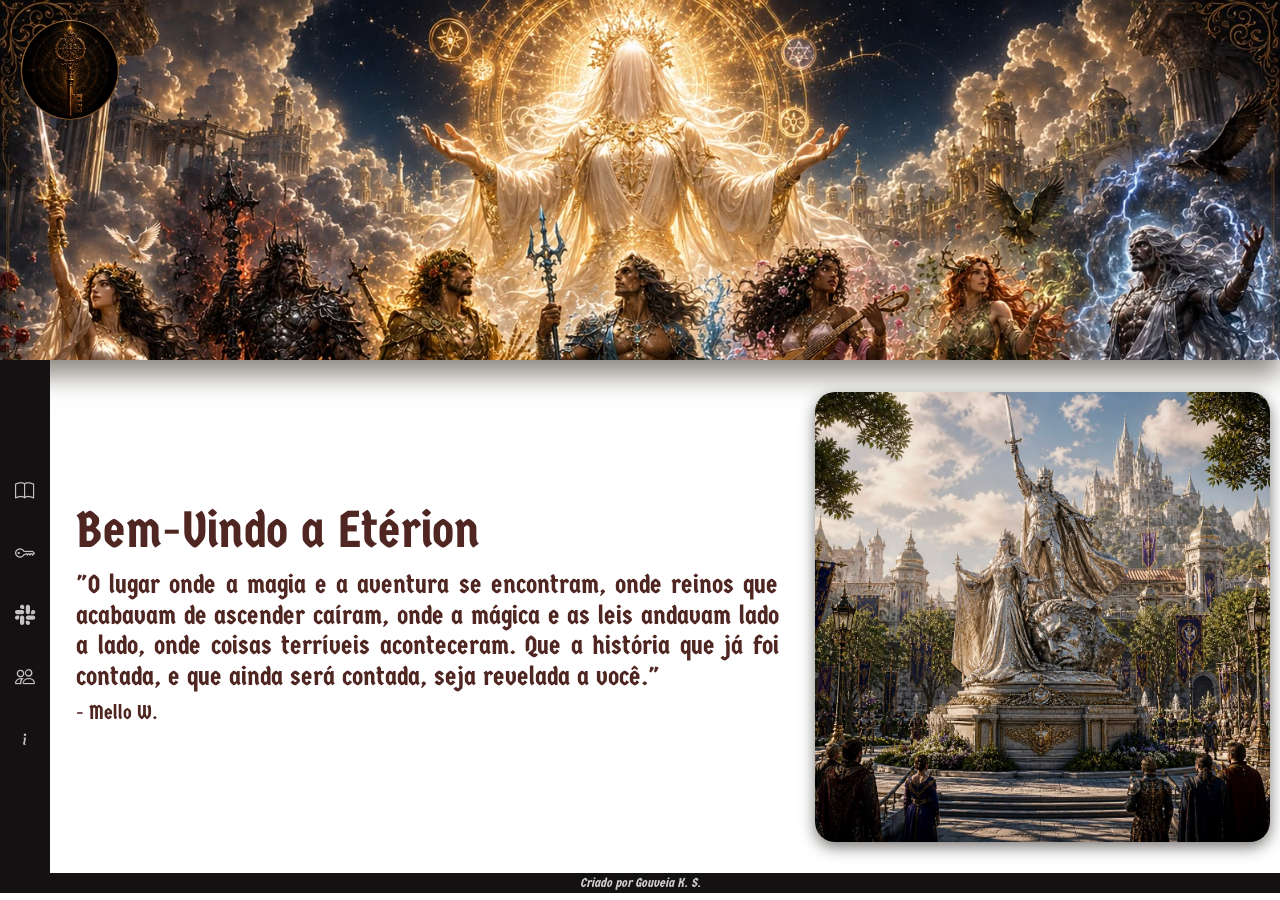
==== index.html @ 0b092c11 "novas atualizações" ====
<!DOCTYPE html>
<html lang="en">

<head>
    <meta charset="UTF-8">
    <meta name="viewport" content="width=device-width, initial-scale=1.0">
    <title>Etérion - Contos de Elyndra</title>
    <link rel="stylesheet" href="style.css">
    <link rel="shortcut icon" href="imgs/favicon_icon/favicon.ico" type="image/x-icon">
    <link href="https://cdn.jsdelivr.net/npm/bootstrap@5.3.8/dist/css/bootstrap.min.css" rel="stylesheet">
    <link rel="stylesheet" href="https://cdn.jsdelivr.net/npm/bootstrap-icons@1.11.3/font/bootstrap-icons.min.css">
    <style>
        .info {
            display: flex;
            gap: 1rem;
            color: #4f2621;
            overflow-wrap: break-word;
            height: 57vh;
            align-items: center;
        }

        .container1 {
            background: url(imgs/personagens/deuses.jpeg);
            background-size: cover;
        }

        @media screen and (max-width: 500px) {

            .pagina1 {
                font-size: 24px;
            }

            .info-inicial h2 {
                font-size: 13px;
            }

            .info-inicial {
                margin-top: -130px;
            }

            .info {
                height: 402px;
            }

            .menu-esquerdo {
                height: 402px;
            }

            .lista-lateral {
                gap: 2rem;
            }

        }
    </style>

</head>

<body>
    <div class="container1">
        <div class="nav-search">
            <figure class="logo">
                <a href="index.html"><img class="img-logo" src="imgs/elyndra/img-logo.png"
                        alt="logomarca contos de Elyndra.jpeg"></a>
            </figure>
        </div>
    </div>
    <div class="info index-info">
        <aside class="menu-esquerdo">
            <ul class="lista-lateral">
                <li title="História" data-bg="imgs/elyndra/livro.png"><a href="paginas/Elyndra/historia.html"><i
                            class="bi bi-book"></i></a></li>

                <li data-bg="imgs/reinos/elyndra-mapa.png" title="Elyndra"><a href="paginas/Elyndra/elyndra.html"><i
                            class="bi bi-key"></i></a></li>

                <li data-bg="imgs/criaturas/tigre_com_asas2.jpeg" title="Criaturas"><a
                        href="paginas/Elyndra/criaturas.html"><i class="bi bi-slack"></i></a></li>

                <li data-bg="imgs/personagens/personagens.jpeg" title="Personagens"><a
                        href="paginas/Elyndra/personagens.html"><i class="bi bi-people"></i></a></li>

                <li data-bg="imgs/sobreNos/elyndra-info.jpeg" title="Sobre Nós"><a
                        href="paginas/Elyndra/sobreNos.html"><i class="bi bi-info"></i></a></li>
            </ul>
        </aside>
        <section class="info-inicial ">
            <h1 class="text-bem-vindo pagina1">Bem-Vindo a Etérion</h1>
            <h2>"O lugar onde a magia e a aventura se encontram, onde reinos que acabavam de ascender caíram, onde a
                mágica e as leis andavam lado a lado, onde coisas terríveis aconteceram. Que a história que já foi
                contada, e que ainda será contada, seja revelada a você."
            </h2>
            <h5>- Mello W.</h5>
        </section>
        <div id="img-alterar"></div>
    </div>
    <footer class="rodape">Criado por Gouveia K. S.</footer>

    <script src="script.js"></script>
</body>

</html>
---- style.css ----
@import url('https://fonts.googleapis.com/css2?family=Germania+One&display=swap');

* {
    margin: 0;
    padding: 0;
    box-sizing: border-box;
    font-family: "Germania One", system-ui;
    font-weight: 400;
    font-style: normal;
    text-align: justify;
}

.img-logo {
    height: 100px;
    width: 100px;
    border-radius: 50px;
    transition: all 2s ease;

}

.img-logo:hover {
    transform: rotateZ(360deg);
    cursor: pointer;
    box-shadow: 0 5px 20px 10px rgba(250, 238, 128, 0.555);
}

.nav-search {
    padding: 20px;
}

.container1 {
    height: 40vh;
    box-shadow: 0 15px 25px rgba(37, 32, 16, 0.534);
}

.menu-esquerdo {
    background-color: rgb(19, 17, 17);
    color: rgb(207, 205, 205);
    width: 50px;
    height: 57vh;
    display: flex;
    justify-content: center;
    font-size: 20px;
    align-items: center;
}

.lista-lateral {
    list-style-type: none;
    display: flex;
    flex-direction: column;
    justify-content: center;
    gap: 0.75rem;
    padding-left: 0;
    margin-bottom: 0;
    overflow: hidden;
}

li {
    padding: 10px 15px;
}

i {
    color: #c4c2c2;
}

li:hover i {
    color: #fff;
}

li:hover {
    color: #fff;
    background-color: black;
}

.info {
    display: flex;
    gap: 1rem;
    color: #4f2621;
    overflow-wrap: break-word;
    height: 57vh;
    align-items: center;
}

.info-inicial {
    width: 110%;
    padding: 10px;
    text-align: center;
}

.info-inicial h2 {
    font-size: 2vw;
}

p {
    padding: 10px;
}

.text-bem-vindo {
    font-size: 4vw;
}

#img-alterar {
    margin: 10px;
    width: 900px;
    height: 50vh;
    background-image: url(imgs/elyndra/principal.jpeg);
    background-size: cover;
    background-position: center;
    background-repeat: no-repeat;
    border-radius: 20px;
    transition: all 1s ease;
    box-shadow: 0 5px 15px rgba(29, 28, 24, 0.603);
}

.rodape {
    font-size: 13px;
    text-align: center;
    background-color: rgb(19, 17, 17);
    color: rgb(207, 205, 205);
    font-style: italic;
    position: absolute;
    width: 100%;
    direction: end;
}

.container1 {
    transition: all 1s ease;
}

@media screen and (max-width: 800px) {
    .img-logo {
        height: 70px;
        width: 70px;
    }

    #img-alterar {
        width: 90vw;
        height: 30vh;
    }

    .container1 {
        height: 25vh;
    }

}

@media screen and (max-width: 500px) {
    #img-alterar {
        display: none;
    }

    .pagina1 {
        font-size: 24px;
    }

    .info-inicial h2 {
        font-size: 13px;
    }

    .info-inicial {
        margin-top: -130px;
    }

    .info {
        height: 402px;
    }

    .menu-esquerdo {
        height: 402px;
    }

    .lista-lateral {
        gap: 2rem;
    }

    .text-bem-vindo {
        font-size: 24px;
    }

    .info{
        background: url(imgs/personagens/fundo_cell.png) center / cover;
    }
    .container1{
        height: 150px;
    }

}
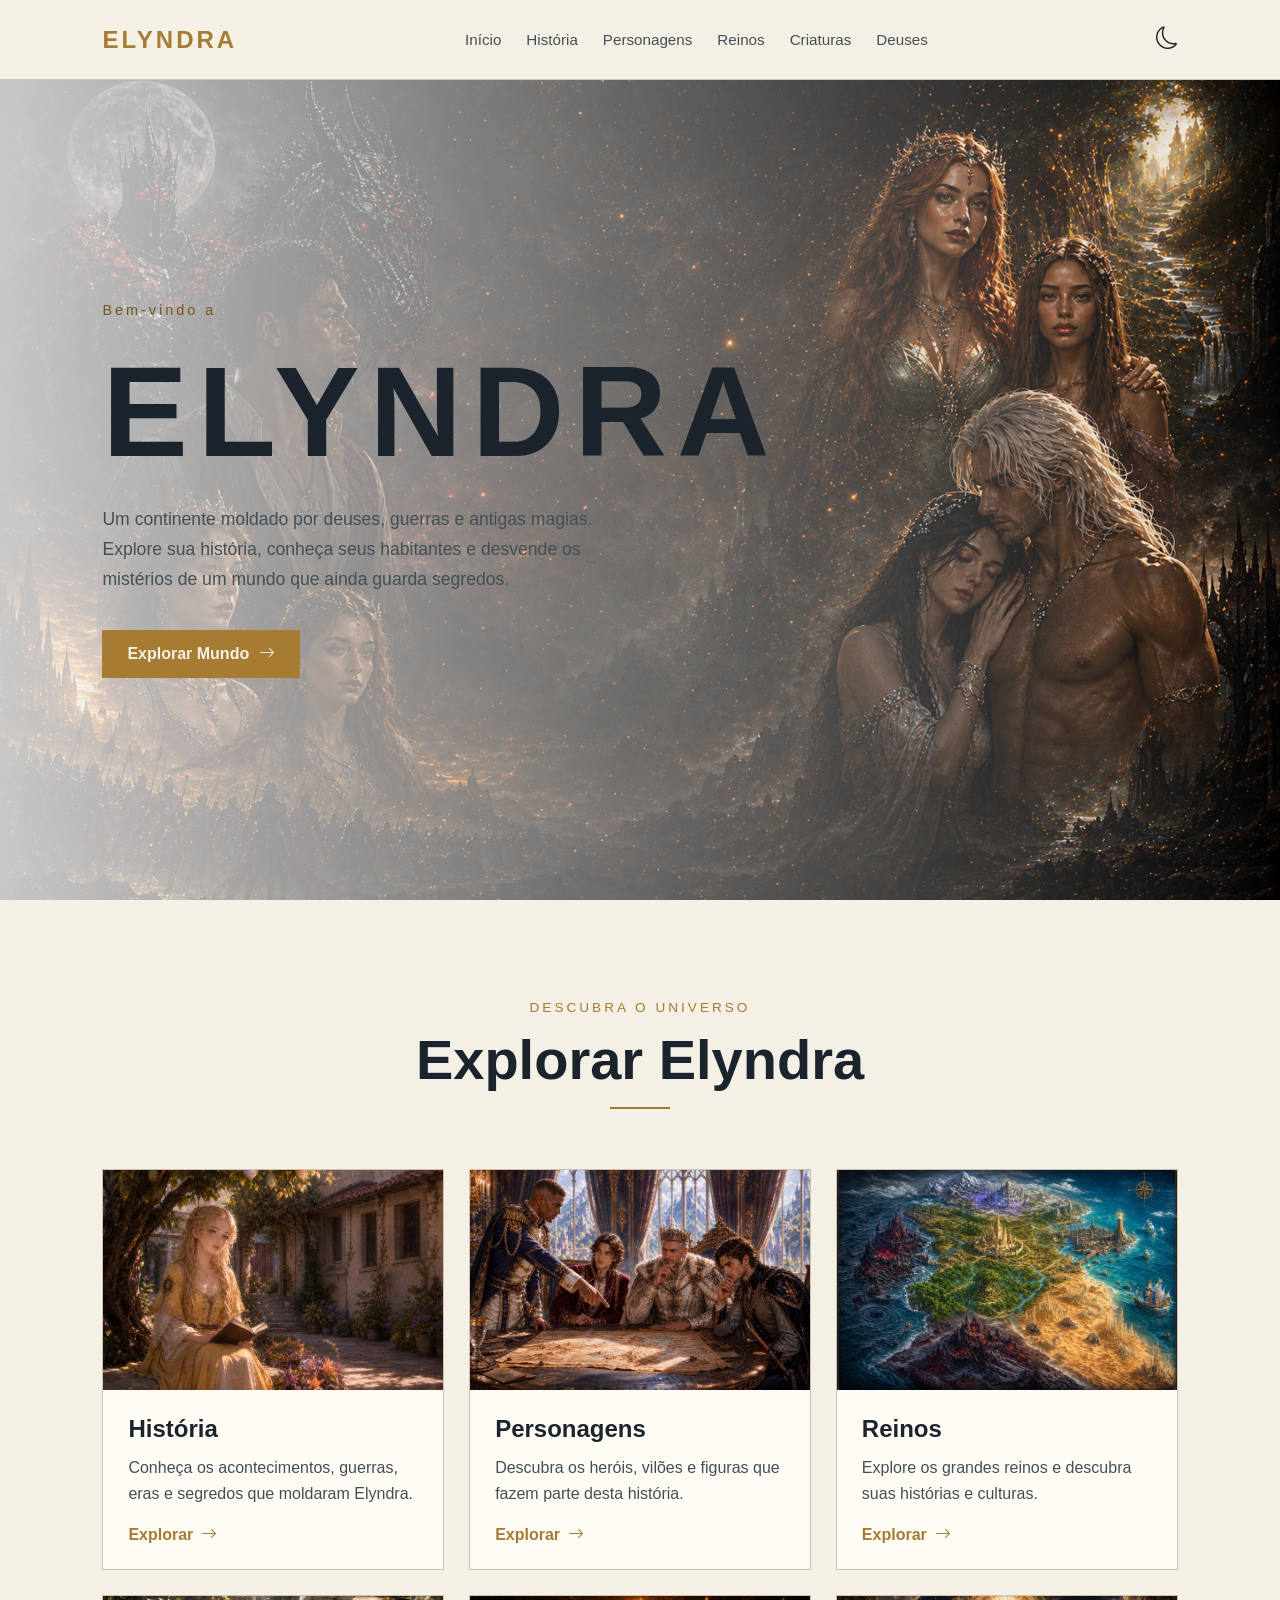
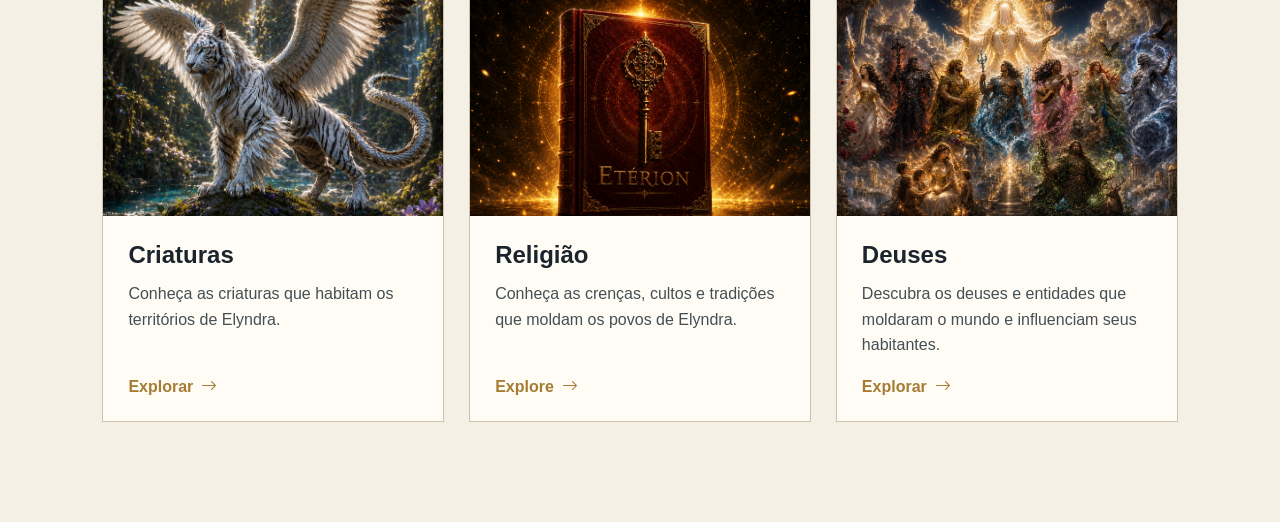
==== commit fdb185b5: "Atualização do projeto e licença" ====
--- a/index.html
+++ b/index.html
@@ -1,101 +1,169 @@
 <!DOCTYPE html>
-<html lang="en">
+<html lang="pt-BR">
 
 <head>
     <meta charset="UTF-8">
     <meta name="viewport" content="width=device-width, initial-scale=1.0">
-    <title>Etérion - Contos de Elyndra</title>
-    <link rel="stylesheet" href="style.css">
-    <link rel="shortcut icon" href="imgs/favicon_icon/favicon.ico" type="image/x-icon">
-    <link href="https://cdn.jsdelivr.net/npm/bootstrap@5.3.8/dist/css/bootstrap.min.css" rel="stylesheet">
+    <title>Elyndra | Um Mundo de Histórias</title>
+    <link rel="stylesheet" href="css/style.css">
+    <link rel="stylesheet" href="css/responsivo.css">
     <link rel="stylesheet" href="https://cdn.jsdelivr.net/npm/bootstrap-icons@1.11.3/font/bootstrap-icons.min.css">
-    <style>
-        .info {
-            display: flex;
-            gap: 1rem;
-            color: #4f2621;
-            overflow-wrap: break-word;
-            height: 57vh;
-            align-items: center;
-        }
-
-        .container1 {
-            background: url(imgs/personagens/deuses.jpeg);
-            background-size: cover;
-        }
-
-        @media screen and (max-width: 500px) {
-
-            .pagina1 {
-                font-size: 24px;
-            }
-
-            .info-inicial h2 {
-                font-size: 13px;
-            }
-
-            .info-inicial {
-                margin-top: -130px;
-            }
-
-            .info {
-                height: 402px;
-            }
-
-            .menu-esquerdo {
-                height: 402px;
-            }
-
-            .lista-lateral {
-                gap: 2rem;
-            }
-
-        }
-    </style>
-
 </head>
 
 <body>
-    <div class="container1">
-        <div class="nav-search">
-            <figure class="logo">
-                <a href="index.html"><img class="img-logo" src="imgs/elyndra/img-logo.png"
-                        alt="logomarca contos de Elyndra.jpeg"></a>
-            </figure>
+    <header>
+        <!--Logo-->
+        <a class="logo" href="index.html">ELYNDRA</a>
+
+        <!--Menu de Navegação-->
+        <nav class="menu">
+            <a href="index.html">Início</a>
+            <a href="paginas/historia.html">História</a>
+            <a href="paginas/personagens.html">Personagens</a>
+            <a href="paginas/reinos.html">Reinos</a>
+            <a href="paginas/criaturas.html">Criaturas</a>
+            <a href="paginas/deuses.html">Deuses</a>
+        </nav>
+
+        <!--Área dos botões-->
+        <div class="acoes">
+            <!--Botão para trocar tema-->
+            <button id="btnModo" aria-label="Alterar tema">
+                <i class="bi bi-moon"></i>
+            </button>
+
+            <!--Botão do menu mobile-->
+            <button id="btnMenu" aria-label="Abrir menu">
+                <i class="bi bi-list"></i>
+            </button>
         </div>
-    </div>
-    <div class="info index-info">
-        <aside class="menu-esquerdo">
-            <ul class="lista-lateral">
-                <li title="História" data-bg="imgs/elyndra/livro.png"><a href="paginas/Elyndra/historia.html"><i
-                            class="bi bi-book"></i></a></li>
+    </header>
 
-                <li data-bg="imgs/reinos/elyndra-mapa.png" title="Elyndra"><a href="paginas/Elyndra/elyndra.html"><i
-                            class="bi bi-key"></i></a></li>
+    <!--MAIN-->
+    <main>
 
-                <li data-bg="imgs/criaturas/tigre_com_asas2.jpeg" title="Criaturas"><a
-                        href="paginas/Elyndra/criaturas.html"><i class="bi bi-slack"></i></a></li>
+        <!--Banner principal-->
+        <section class="hero">
+            <div class="hero-conteudo">
 
-                <li data-bg="imgs/personagens/personagens.jpeg" title="Personagens"><a
-                        href="paginas/Elyndra/personagens.html"><i class="bi bi-people"></i></a></li>
+                <p class="hero-subtitulo">
+                    Bem-vindo a
+                </p>
+                <h1>
+                    ELYNDRA
+                </h1>
 
-                <li data-bg="imgs/sobreNos/elyndra-info.jpeg" title="Sobre Nós"><a
-                        href="paginas/Elyndra/sobreNos.html"><i class="bi bi-info"></i></a></li>
-            </ul>
-        </aside>
-        <section class="info-inicial ">
-            <h1 class="text-bem-vindo pagina1">Bem-Vindo a Etérion</h1>
-            <h2>"O lugar onde a magia e a aventura se encontram, onde reinos que acabavam de ascender caíram, onde a
-                mágica e as leis andavam lado a lado, onde coisas terríveis aconteceram. Que a história que já foi
-                contada, e que ainda será contada, seja revelada a você."
-            </h2>
-            <h5>- Mello W.</h5>
+                <p class="hero-texto">
+                    Um continente moldado por deuses, guerras e antigas magias. Explore sua história, conheça seus
+                    habitantes e desvende os mistérios de um mundo que ainda guarda segredos.
+                </p>
+
+                <a href="paginas/reinos.html" class="btn-principal">Explorar Mundo
+                    <i class="bi bi-arrow-right"></i>
+                </a>
+            </div>
         </section>
-        <div id="img-alterar"></div>
-    </div>
-    <footer class="rodape">Criado por Gouveia K. S.</footer>
 
-    <script src="script.js"></script>
+        <!-- Explorar Elyndra-->
+        <section class="explorar">
+            <!--Cabeçalho da seção-->
+            <div class="titulo-secao">
+                <p>DESCUBRA O UNIVERSO</p>
+                <h2>Explorar Elyndra</h2>
+                <span></span>
+            </div>
+
+            <div class="explorar-grid">
+                
+                <!--  História  -->
+                <a href="paginas/historia.html" class="explorar-card">
+                    <div class="explorar-imagem">
+                        <img src="imgs/banners/banner-historia.png" alt="História de Elyndra">
+                    </div>
+                    <div class="explorar-conteudo">
+                        <h3>História</h3>
+                        <p>Conheça os acontecimentos, guerras, eras e segredos que moldaram Elyndra.</p>
+                        <span>
+                            Explorar <i class="bi bi-arrow-right"></i>
+                        </span>
+                    </div>
+                </a>
+
+                <!--  Personagens  -->
+                <a href="paginas/personagens.html" class="explorar-card">
+                    <div class="explorar-imagem">
+                        <img src="imgs/banners/banner-personagens.jpeg" alt="Personagens">
+                    </div>
+                    <div class="explorar-conteudo">
+                        <h3>Personagens</h3>
+                        <p>Descubra os heróis, vilões e figuras que fazem parte desta história.</p>
+                        <span>
+                            Explorar <i class="bi bi-arrow-right"></i>
+                        </span>
+                    </div>
+                </a>
+
+                <!--  Reinos  -->
+                <a href="paginas/reinos.html" class="explorar-card">
+                    <div class="explorar-imagem">
+                        <img src="imgs/banners/banner-reinos.png" alt="Reinos">
+                    </div>
+                    <div class="explorar-conteudo">
+                        <h3>Reinos</h3>
+                        <p>Explore os grandes reinos e descubra suas histórias e culturas.</p>
+                        <span>
+                            Explorar <i class="bi bi-arrow-right"></i>
+                        </span>
+                    </div>
+                </a>
+
+                <!--  Criaturas  -->
+                <a href="paginas/criaturas.html" class="explorar-card">
+                    <div class="explorar-imagem">
+                        <img src="imgs/banners/banner-criaturas.jpeg" alt="Criaturas">
+                    </div>
+                    <div class="explorar-conteudo">
+                        <h3>Criaturas</h3>
+                        <p>Conheça as criaturas que habitam os territórios de Elyndra.</p>
+                        <span>
+                            Explorar <i class="bi bi-arrow-right"></i>
+                        </span>
+                    </div>
+                </a>
+
+                <!--  Religião  -->
+                  <a href="paginas/religiao.html" class="explorar-card">
+                    <div class="explorar-imagem">
+                        <img src="imgs/banners/banner-religiao.png" alt="Religião">
+                    </div>
+                    <div class="explorar-conteudo">
+                        <h3>Religião</h3>
+                        <p>Conheça as crenças, cultos e tradições que moldam os povos de Elyndra.</p>
+                        <span>
+                        Explore <i class="bi bi-arrow-right"></i>
+                    </span>
+                    </div>
+                  </a>
+
+                <!--  Deuses  -->
+                <a href="paginas/deuses.html" class="explorar-card">
+                    <div class="explorar-imagem">
+                        <img src="imgs/banners/banner-deuses.jpeg" alt="Deuses">
+                    </div>
+                    <div class="explorar-conteudo">
+                        <h3>Deuses</h3>
+                        <p>Descubra os deuses e entidades que moldaram o mundo e influenciam seus habitantes.</p>
+                        <span>
+                            Explorar <i class="bi bi-arrow-right"></i>
+                        </span>
+                    </div>
+                </a>
+            </div>
+
+        </section>
+    </main>
+    <!--JavaScript-->
+    <script src="js/script.js"></script>
 </body>
 
 </html>
--- a/css/style.css
+++ b/css/style.css
@@ -0,0 +1,356 @@
+*{
+    padding: 0;
+    margin: 0;
+    box-sizing: border-box;
+}
+
+
+/*  TEMA CLARO (PADRÃO)  */
+:root{
+    --bg: #f4f0e6;
+    --bg-secondary: #eae3d3;
+
+    --card: #fffcf5;
+    --card-hover: #e5d9c5;
+
+    --border: #cfc2aa;
+
+    --text: #1b242c;
+    --text-secondary: #444f55;
+
+    --primary: #a67c32;
+    --primary-hover: #c59a4a;
+    --primary-dark: #75551f;
+
+    --hero-overlay: rgba(241, 241, 241, 0.822);
+}
+
+
+/*   TEMA ESCURO  */
+body.dark-mode{
+    --bg: #0b0f14;
+    --bg-secondary: #111820;
+
+    --card: #161f29;
+    --card-hover: #1d2833;
+
+    --border: #2a3642;
+
+    --text: #e8e6e1;
+    --text-secondary: #a7adb5;
+
+    --primary: #c9a45c;
+    --primary-hover: #e0c27a;
+    --primary-dark: #8d6b32;
+
+    --hero-overlay: rgba(11, 15, 20, 0.75);
+}
+
+
+/*   BODY    */
+body{
+    background-color: var(--bg);
+    color: var(--text);
+
+    font-family: Arial, sans-serif;
+
+    transition: background-color 0.3s ease,
+    color 0.3s ease;
+}
+
+
+/*    LINKS    */
+a{
+    color: inherit;
+    text-decoration: none;
+}
+
+
+/*  BOTÕES   */
+button {
+    font: inherit;
+    cursor: pointer;
+}
+
+
+/*  HEADER  */
+header{
+    width: 100%;
+    height: 80px;
+
+    display: flex;
+    align-items: center;
+    justify-content: space-between;
+    padding: 0 8%;
+    background-color: var(--bg);
+    border-bottom: 1px solid var(--border);
+
+    /*Faz o menu permanecer no topo quando rolar a página*/
+    position: sticky;
+    top: 0;
+
+    /*Garante que o header fique por cima dos outros elementos*/
+    z-index: 1000;
+}
+
+
+/*  LOGO  */
+.logo{
+    font-size: 1.5rem;
+    font-weight: bold;
+    letter-spacing: 3px;
+    color: var(--primary);
+}
+
+
+/*  MENU  */
+.menu{
+    display: flex;
+    align-items: center;
+    gap: 25px;
+}
+
+.menu a{
+    color: var(--text-secondary);
+    font-size: 0.95rem;
+    transition: color 0.3s ease;
+}
+
+.menu a:hover{
+    color: var(--primary);
+}
+
+
+/*  AÇÕES  */
+.acoes{
+    display: flex;
+    align-items: center;
+    gap: 15px;
+}
+
+.acoes button {
+    border: none;
+    background: transparent;
+    color: var(--text);
+    font-size: 1.4rem;
+    transition: color 0.3s ease;
+}
+
+.acoes button:hover{
+    color: var(--primary);
+}
+
+
+/*  BOTÃO MOBILE  */
+#btnMenu{
+    display: none;
+}
+
+
+/*  HERO  */
+.hero{
+    min-height: calc(100vh - 80px);
+    display: flex;
+    align-items: center;
+    padding: 80px 8%;
+    background-image:
+    linear-gradient(
+        to right,
+        var(--hero-overlay),
+        rgba(0, 0, 0, 0.075)
+    ),
+    url(../imgs/banners/banner-principal.png);
+    background-size: cover;
+    background-position: center;
+    background-repeat: no-repeat;
+}
+
+
+/*  CONTEÚDO  */
+.hero-conteudo{
+    max-width: 650px;
+}
+
+
+/*  SUBTÍTULO  */
+.hero-subtitulo{
+    color: var(--primary-dark);
+    font-size: 0.9rem;
+    letter-spacing: 3px;
+    margin-bottom: 20px;
+}
+
+
+/*  TÍTULO  */
+.hero h1{
+    /*4rem - tamanho mínimo, 10vw - tamanho flexível, 8rem - tamanho máximo*/
+    font-size: clamp(4rem, 10vw, 8rem);
+
+    letter-spacing: 10px;
+    margin-bottom: 20px;
+}
+
+
+/*  TEXTO  */
+.hero-texto{
+    max-width: 550px;
+    color: var(--text-secondary);
+    font-size: 1.1rem;
+    line-height: 1.7;
+    margin-bottom: 35px;
+}
+
+
+/*  BOTÃO  */
+.btn-principal{
+    display: inline-flex;
+    align-items: center;
+    gap: 10px;
+    padding: 15px 25px;
+    background-color: var(--primary);
+    color: var(--bg);
+    font-weight: bold;
+    transition: 0.3s ease;
+}
+.btn-principal:hover{
+    background-color: var(--primary-hover);
+    transform: translateY(-3px);
+}
+
+
+/*  EXPLORAR ELYNDRA  */
+.explorar{
+    padding: 100px 8%;
+}
+
+
+/*  TÍTULO DA SEÇÃO  */
+.titulo-secao{
+    text-align: center;
+    margin-bottom: 60px;
+}
+.titulo-secao p{
+    color: var(--primary);
+    font-size: 0.85rem;
+    letter-spacing: 3px;
+    margin-bottom: 12px;
+}
+.titulo-secao h2{
+    font-size: clamp(2rem, 5vw, 3.5rem);
+    margin-bottom: 15px;
+}
+.titulo-secao span{
+    display: block;
+    width: 60px;
+    height: 2px;
+    background-color: var(--primary);
+    margin: 0 auto;
+}
+
+
+/*   DISPLAY GRID PARA CRIAR OS CARDS  */
+.explorar-grid{
+    display: grid;
+    grid-template-columns: repeat(3, 1fr);
+    gap: 25px;
+}
+
+
+/*  CARD EXPLORAR  */
+.explorar-card{
+    display: flex;
+    flex-direction: column;
+    background-color: var(--card);
+    border: 1px solid var(--border);
+    overflow: hidden;
+    transition: 
+        transform 0.3s ease,
+        border-color 0.3s ease;
+}
+.explorar-imagem{
+    height: 220px;
+    overflow: hidden;
+}
+.explorar-imagem img{
+    width: 100%;
+    height: 100%;
+    object-fit: cover;
+    transition: transform 0.4s ease;
+}
+.explorar-card:hover{
+    transform: translateY(-8px);
+    border-color: var(--primary);
+}
+.explorar-card:hover .explorar-imagem img{
+    transform: scale(1.08);
+}
+.explorar-conteudo{
+    padding: 25px;
+    display: flex;
+    flex-direction: column;
+   flex-grow: 1;
+}
+.explorar-conteudo h3{
+    font-size: 1.5rem;
+    margin-bottom: 12px;
+}
+.explorar-conteudo p{
+    color: var(--text-secondary);
+    line-height: 1.6;
+    margin-bottom: 20px;
+}
+.explorar-conteudo span{
+    color: var(--primary);
+    font-weight: 600;
+    display: inline-flex;
+    align-items: center;
+    gap: 8px;
+    margin-top: auto;
+}
+
+
+/*  ÍCONES DO CARD  */
+.explorar-conteudo span i{
+    transition: transform 0.3s ease;
+}
+.explorar-card:hover .explorar-conteudo span i{
+    transform: translateX(6px);
+}
+
+
+/* RESPONSIVIDADE  */
+
+@media (max-width: 1000px) {
+    /* Menu Mobile */
+    .menu{
+        display: none;
+    }
+    #btnMenu{
+        display: block;
+    }
+    .menu.ativo{
+        display: flex;
+        flex-direction: column;
+    }
+}
+
+@media (max-width: 950px){
+    /* Cards passam para 2 colunas */
+    .explorar-grid{
+        grid-template-columns: repeat(2, 1fr);
+    }
+}
+
+
+@media (max-width: 676px){
+    /* Cards passam para 1 coluna  */
+    .explorar-grid{
+        grid-template-columns: 1fr;
+    }
+    .explorar{
+        padding: 70px 5%;
+    }
+    .titulo-secao{
+        margin-bottom: 40px;
+    }
+}
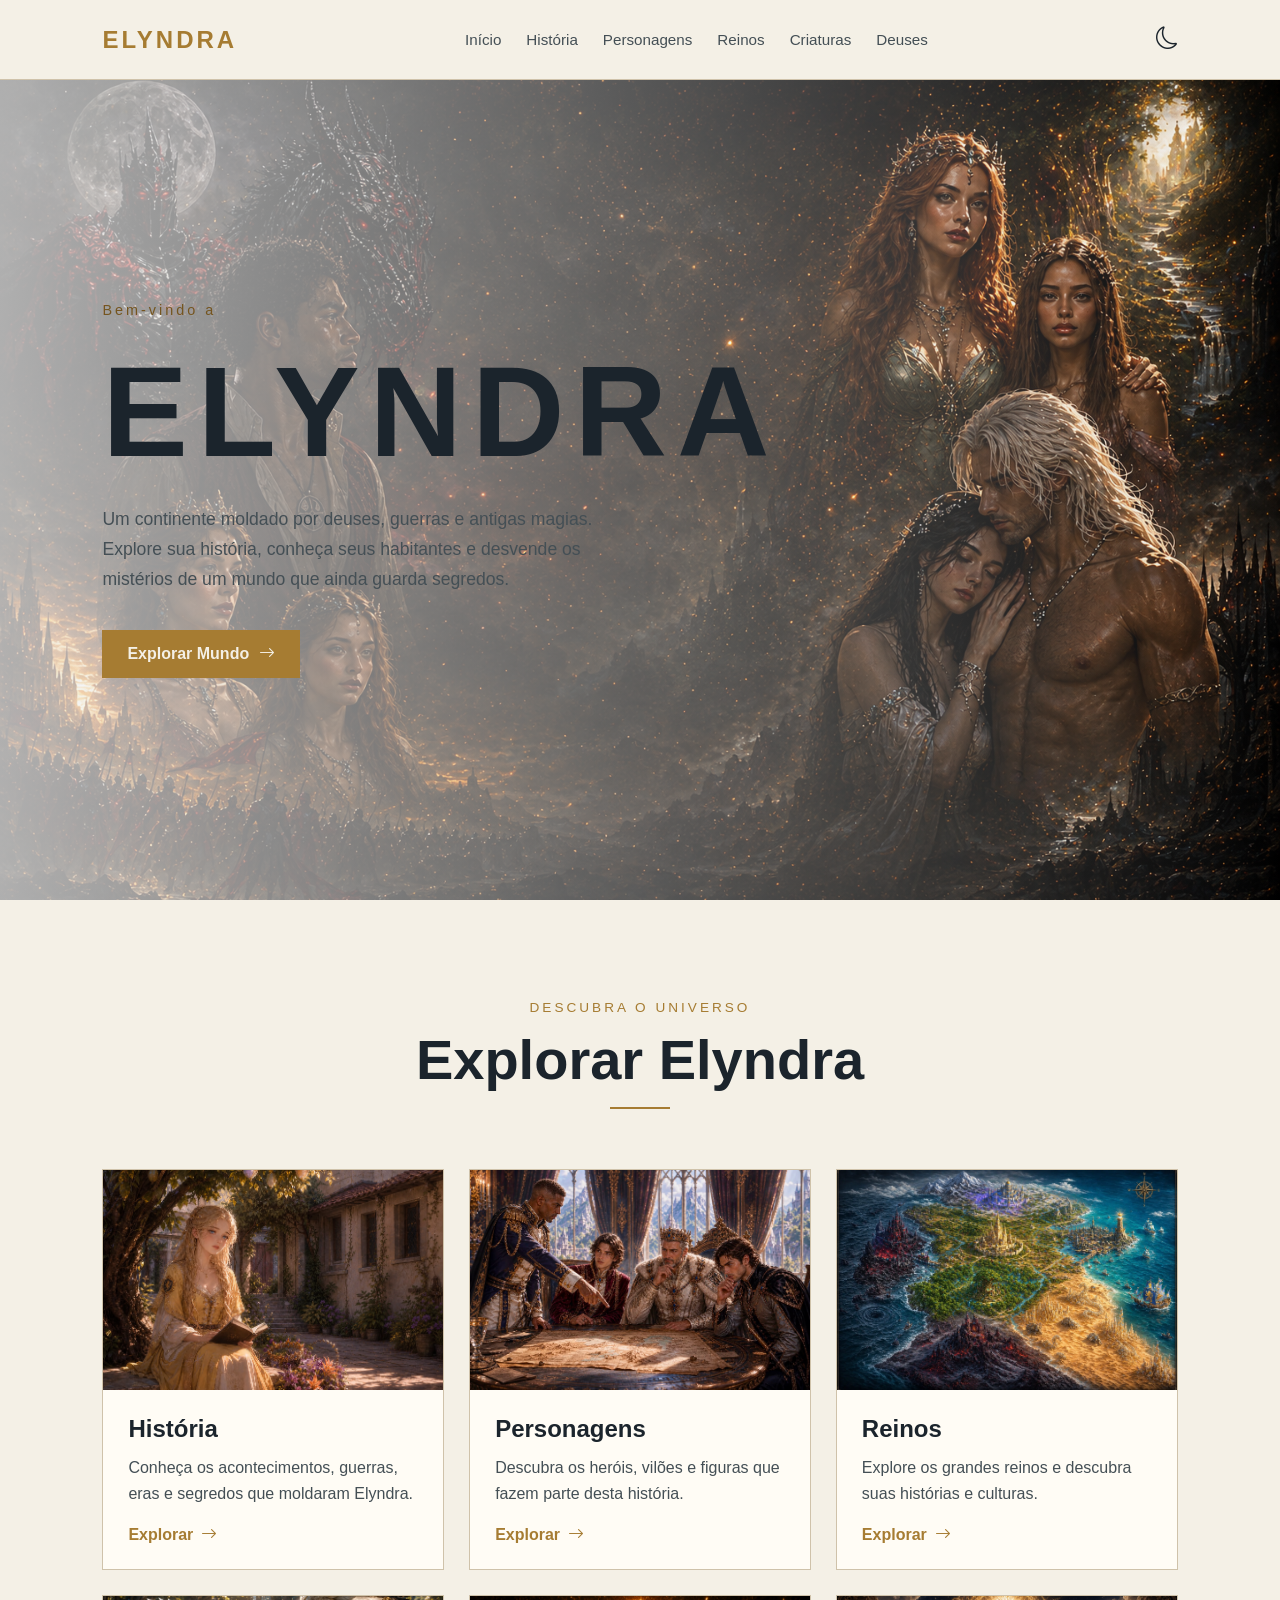
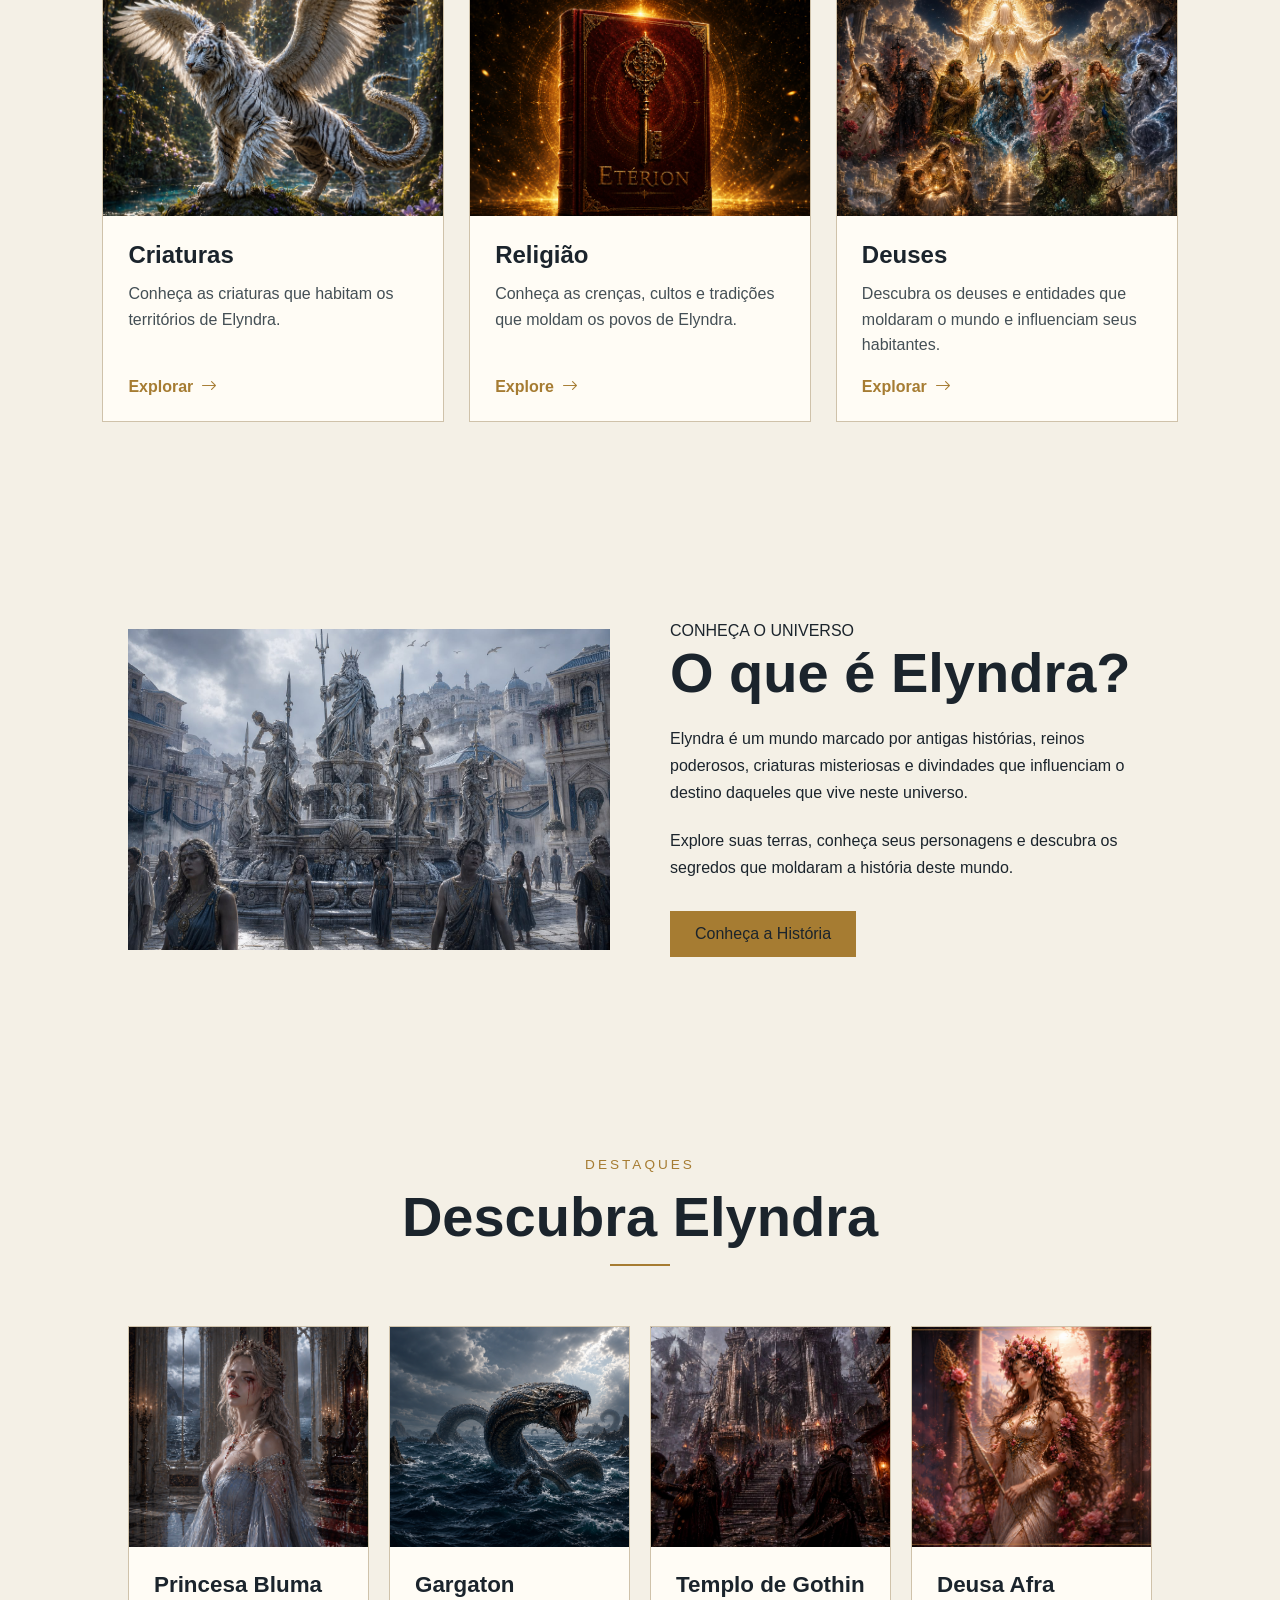
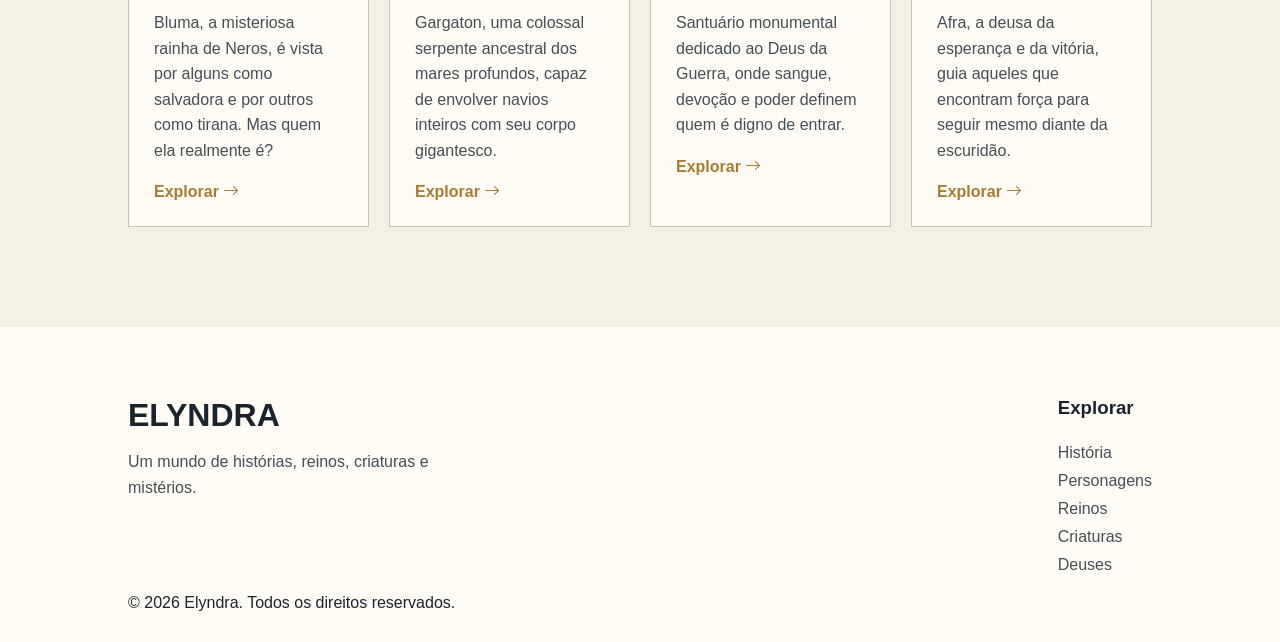
==== commit cc3b8efe: "página principal completa" ====
--- a/index.html
+++ b/index.html
@@ -161,7 +161,119 @@
             </div>
 
         </section>
+
+        <!--  Sobre Elyndra  -->
+          <section class="sobre">
+            <div class="sobre-imagem">
+                <img src="imgs/banners/banner-sobre-elyndra.jpeg" alt="Sobre">
+            </div>
+
+            <div class="sobre-conteudo">
+                <p class="subtitulo">CONHEÇA O UNIVERSO</p>
+                <h2>O que é Elyndra?</h2>
+                <p>
+                    Elyndra é um mundo marcado por antigas histórias, reinos poderosos, criaturas misteriosas e divindades que influenciam o destino daqueles que vive neste universo.
+                </p>
+                <p>
+                    Explore suas terras, conheça seus personagens e descubra os segredos que moldaram a história deste mundo.
+                </p>
+                <a href="paginas/historia.html" class="btn-sobre">
+                    Conheça a História
+                </a>
+            </div>
+          </section>
+
+        <!--  Destaques  -->
+          <section class="destaques">
+            <div class="titulo-secao">
+                <p>DESTAQUES</p>
+                <h2>Descubra Elyndra</h2>
+                <span></span>
+            </div>
+
+            <div class="destaques-grid">
+
+
+                <!--  Destaque 1  -->
+                  <article class="destaques-card">
+                    <img src="imgs/destaques/destaques-personagem.png" alt="Destaque-Personagem">
+                    <div class="destaques-conteudo">
+                        <h3>Princesa Bluma</h3>
+                        <p>
+                            Bluma, a misteriosa rainha de Neros, é vista por alguns como salvadora e por outros como tirana. Mas quem ela realmente é?
+                        </p>
+
+                        <a href=""> Explorar <i class="bi bi-arrow-right"></i></a>
+                    </div>
+                  </article>
+
+
+                  <!--  Destaque 2  -->
+                  <article class="destaques-card">
+                    <img src="imgs/destaques/destaques-criaturas.png" alt="Destaque-Criaturas">
+                    <div class="destaques-conteudo">
+                        <h3>Gargaton</h3>
+                        <p>Gargaton, uma colossal serpente ancestral dos mares profundos, capaz de envolver navios inteiros com seu corpo gigantesco.</p>
+
+                        <a href=""> Explorar <i class="bi bi-arrow-right"></i></a>
+                    </div>
+                  </article>
+
+
+                  <!--  Destaque 3  -->
+                  <article class="destaques-card">
+                    <img src="imgs/destaques/destaques-reinos.jpeg" alt="Destaque-Lugares">
+                    <div class="destaques-conteudo">
+                        <h3>Templo de Gothin</h3>
+                        <p>
+                            Santuário monumental dedicado ao Deus da Guerra, onde sangue, devoção e poder definem quem é digno de entrar.
+                        </p>
+
+                        <a href=""> Explorar <i class="bi bi-arrow-right"></i></a>
+                    </div>
+                  </article>
+
+
+                  <!--  Destaque 4  -->
+                  <article class="destaques-card">
+                    <img src="imgs/destaques/destaques-deuses.png" alt="Destaque-4">
+                    <div class="destaques-conteudo">
+                        <h3>Deusa Afra</h3>
+                        <p>
+                            Afra, a deusa da esperança e da vitória, guia aqueles que encontram força para seguir mesmo diante da escuridão.
+                        </p>
+
+                        <a href=""> Explorar <i class="bi bi-arrow-right"></i></a>
+                    </div>
+                  </article>
+            </div>
+          </section>
     </main>
+
+    <!--  Rodapé  -->
+      <footer class="rodape">
+        <div class="rodape-conteudo">
+            <div class="rodape-info">
+                <h2>ELYNDRA</h2>
+                <p>
+                    Um mundo de histórias, reinos, criaturas e mistérios.
+                </p>
+            </div>
+
+            <div class="rodape-links">
+                <h3>Explorar</h3>
+
+                <a href="paginas/historia.html">História</a>
+                <a href="paginas/personagens.html">Personagens</a>
+                <a href="paginas/reinos.html">Reinos</a>
+                <a href="paginas/criaturas.html">Criaturas</a>
+                <a href="paginas/deuses.html">Deuses</a>
+            </div>
+        </div>
+        <div class="rodape-final">
+            <p>© 2026 Elyndra. Todos os direitos reservados.</p>
+        </div>
+      </footer>
     <!--JavaScript-->
     <script src="js/script.js"></script>
 </body>
--- a/css/style.css
+++ b/css/style.css
@@ -22,7 +22,7 @@
     --primary-hover: #c59a4a;
     --primary-dark: #75551f;
 
-    --hero-overlay: rgba(241, 241, 241, 0.822);
+    --hero-overlay: rgba(241, 241, 241, 0.726);
 }
 
 
@@ -157,7 +157,7 @@
     linear-gradient(
         to right,
         var(--hero-overlay),
-        rgba(0, 0, 0, 0.075)
+        rgba(0, 0, 0, 0.048) 100%
     ),
     url(../imgs/banners/banner-principal.png);
     background-size: cover;
@@ -318,6 +318,125 @@
 }
 
 
+/*    SOBRE    */
+.sobre{
+    display: flex;
+    align-items: center;
+    gap: 60px;
+    padding: 100px 10%;
+}
+.sobre-imagem{
+    flex: 1;
+}
+.sobre-imagem img{
+   width: 100%;
+    display: block;
+}
+.sobre-conteudo{
+    flex: 1;
+}
+.sobre-conteudo h2{
+    font-size: clamp(2rem, 5vw, 3.5rem);
+    margin-bottom: 20px;
+}
+.sobre-conteudo > p:not(.subtitulo){
+    margin-bottom: 20px;
+    line-height: 1.7;
+}
+.btn-sobre{
+    display: inline-block;
+    margin-top: 10px;
+    padding: 14px 25px;
+    background-color: var(--primary);
+    color: var(--text);
+    text-decoration: none;
+}
+.btn-sobre:hover{
+    opacity: 0.85;
+}
+
+
+/*   DESTAQUES  */
+.destaques{
+    padding: 100px 10%;
+}
+.destaques-grid{
+    display: grid;
+    grid-template-columns: repeat(4, 1fr);
+    gap: 20px;
+}
+.destaques-card{
+    background-color: var(--card);
+    border: 1px solid var(--border);
+    overflow: hidden;
+    display: flex;
+    flex-direction: column;
+    flex: 1;
+}
+.destaques-card img{
+    width: 100%;
+    height: 220px;
+    object-fit: cover;
+    display: block;
+}
+.destaques-conteudo{
+    padding: 25px;
+    display: flex;
+    flex-direction: column;
+}
+.destaques-conteudo h3{
+    font-size: 1.4rem;
+    margin-bottom: 12px;
+}
+.destaques-conteudo p{
+    color: var(--text-secondary);
+    line-height: 1.6;
+    margin-bottom: 20px;
+}
+.destaques-conteudo a{
+    color: var(--primary);
+    text-decoration: none;
+    font-weight: bold;
+    margin-top: auto;
+}
+
+
+/*   RODAPÉ  */
+.rodape{
+    background-color: var(--card);
+    padding: 70px 10% 30px;
+}
+.rodape-conteudo{
+    display: flex;
+    justify-content: space-between;
+    gap: 50px;
+}
+.rodape-info h2{
+    font-size: 2rem;
+    margin-bottom: 15px;
+}
+.rodape-info p{
+    color: var(--text-secondary);
+    line-height: 1.6;
+    max-width: 350px;
+}
+.rodape-links h3{
+    margin-bottom: 15px;
+}
+.rodape-links{
+    display: flex;
+    flex-direction: column;
+    gap: 10px;
+    margin-bottom: 20px;
+}
+.rodape-links a{
+    color: var(--text-secondary);
+    text-decoration: none;
+}
+.rodape-links a:hover{
+    color: var(--primary);
+}
+
 /* RESPONSIVIDADE  */
 
 @media (max-width: 1000px) {
@@ -331,6 +450,17 @@
     .menu.ativo{
         display: flex;
         flex-direction: column;
+        position: absolute;
+        top: 100%;
+        left: 0;
+        width: 100%;
+        background-color: var(--card);
+        padding: 20px;
+        gap: 15px;
+        z-index: 10;
+    }
+    header{
+        position: relative;
     }
 }
 
@@ -339,6 +469,9 @@
     .explorar-grid{
         grid-template-columns: repeat(2, 1fr);
     }
+    .destaques-grid{
+        grid-template-columns: repeat(2, 1fr);
+    }
 }
 
 
@@ -353,4 +486,31 @@
     .titulo-secao{
         margin-bottom: 40px;
     }
+    .sobre{
+        flex-direction: column;
+        gap: 40px;
+        padding: 70px 5%;
+    }
+    .destaques-grid{
+        grid-template-columns: 1fr;
+    }
+    .hero{
+        background-image:
+    linear-gradient(
+        to top,
+        var(--hero-overlay),
+        rgba(0, 0, 0, 0.021) 200%
+    ),
+    url(../imgs/banners/banner-principal.png);
+    background-size: cover;
+    background-position: 10% 100%;
+    background-repeat: no-repeat;
+    }
+    .hero-subtitulo{
+        font-size: 1.2rem;
+        
+    }
+    .hero-texto{
+        color: var(--text);
+    }
 }
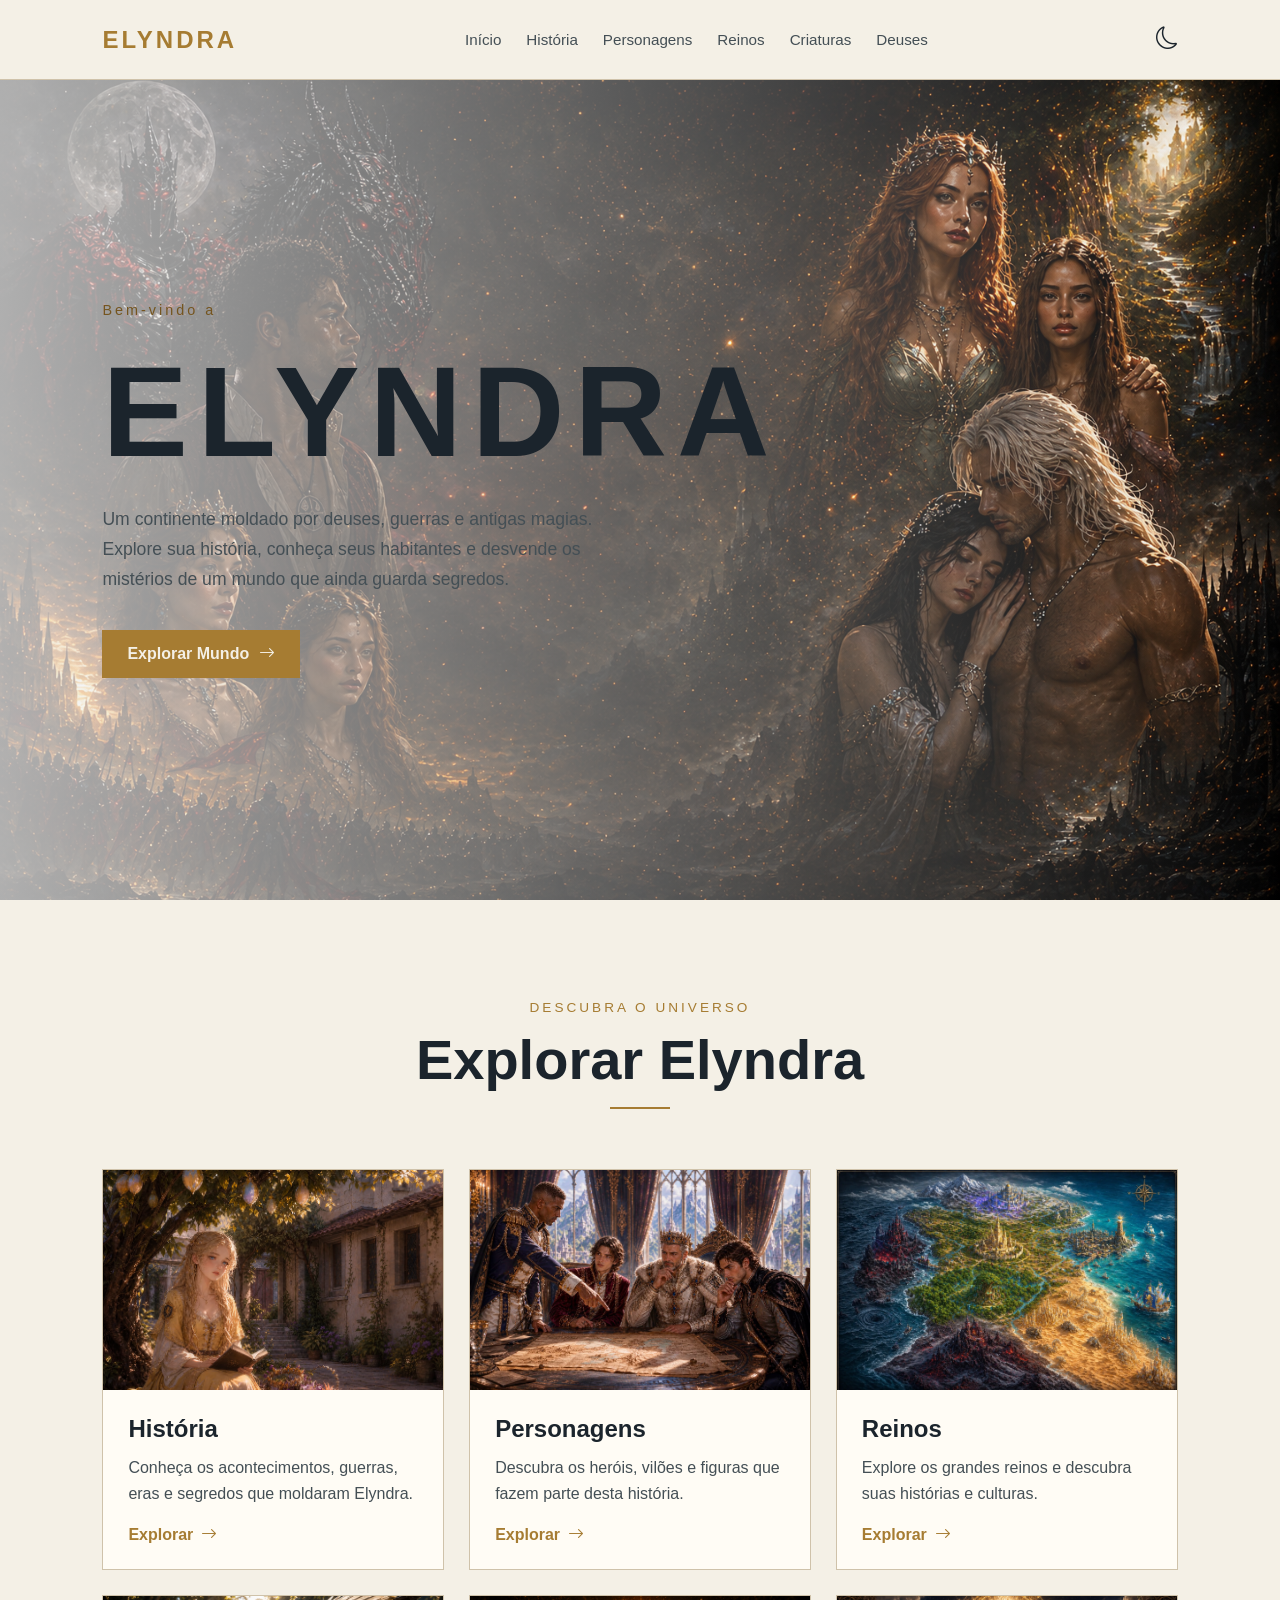
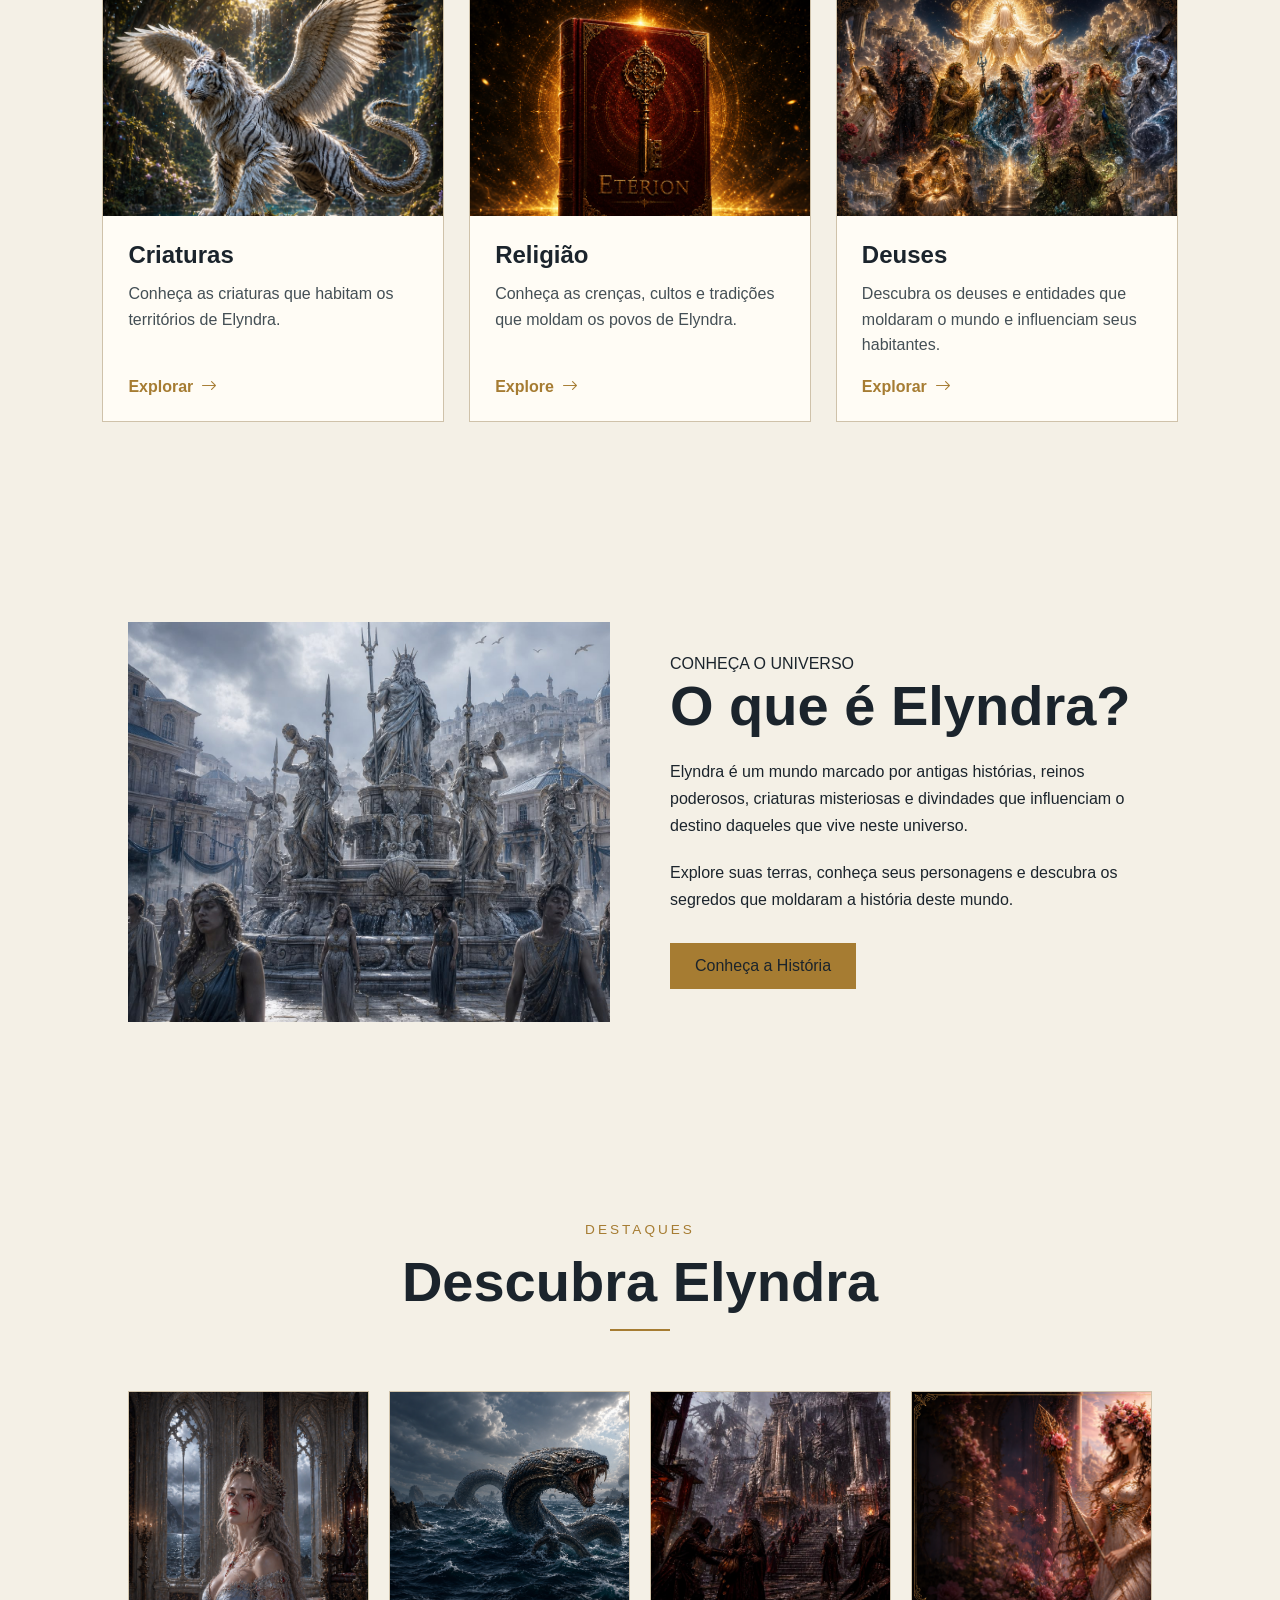
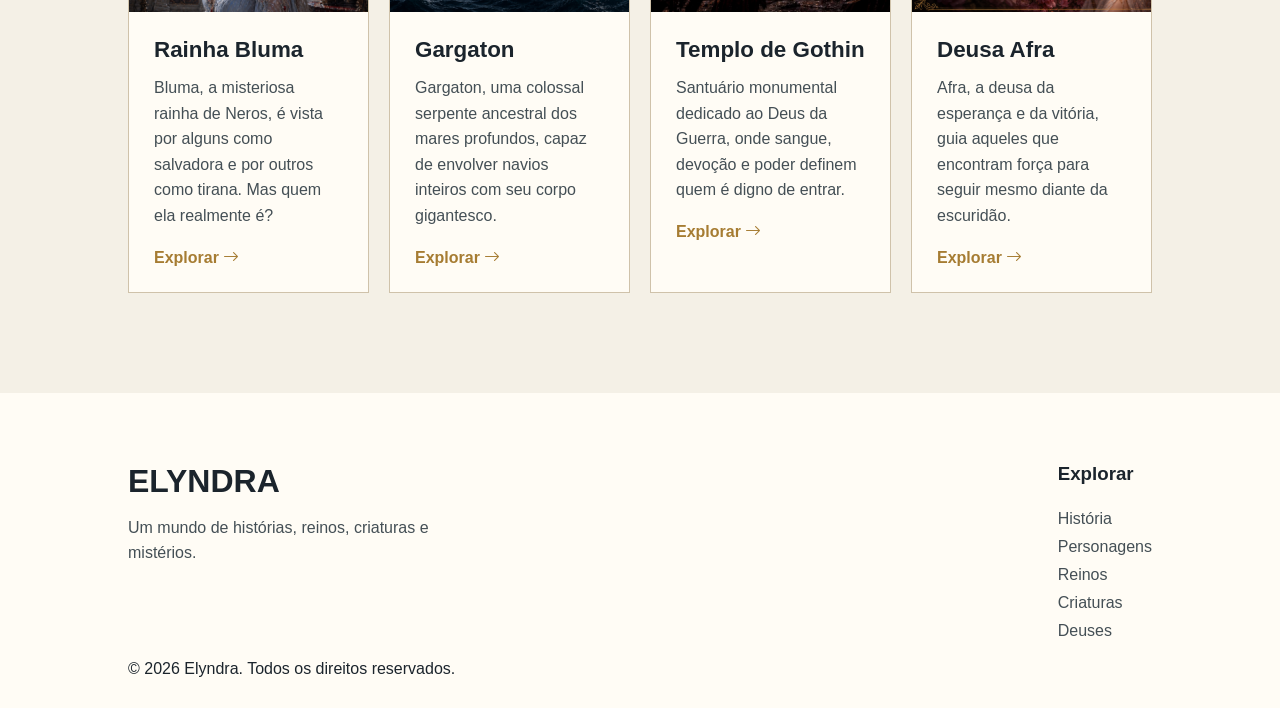
==== commit f6619e40: "atualizações" ====
--- a/index.html
+++ b/index.html
@@ -4,13 +4,14 @@
 <head>
     <meta charset="UTF-8">
     <meta name="viewport" content="width=device-width, initial-scale=1.0">
+    <link rel="shortcut icon" href="imgs/favicon/favicon.ico" type="image/x-icon">
     <title>Elyndra | Um Mundo de Histórias</title>
     <link rel="stylesheet" href="css/style.css">
-    <link rel="stylesheet" href="css/responsivo.css">
     <link rel="stylesheet" href="https://cdn.jsdelivr.net/npm/bootstrap-icons@1.11.3/font/bootstrap-icons.min.css">
 </head>
 
 <body>
+    <!--  Cabeçalho  -->
     <header>
         <!--Logo-->
         <a class="logo" href="index.html">ELYNDRA</a>
@@ -198,12 +199,12 @@
                   <article class="destaques-card">
                     <img src="imgs/destaques/destaques-personagem.png" alt="Destaque-Personagem">
                     <div class="destaques-conteudo">
-                        <h3>Princesa Bluma</h3>
+                        <h3>Rainha Bluma</h3>
                         <p>
                             Bluma, a misteriosa rainha de Neros, é vista por alguns como salvadora e por outros como tirana. Mas quem ela realmente é?
                         </p>
 
-                        <a href=""> Explorar <i class="bi bi-arrow-right"></i></a>
+                        <a href="paginas/personagens.html#personagem-destaque"> Explorar <i class="bi bi-arrow-right"></i></a>
                     </div>
                   </article>
 
@@ -215,7 +216,7 @@
                         <h3>Gargaton</h3>
                         <p>Gargaton, uma colossal serpente ancestral dos mares profundos, capaz de envolver navios inteiros com seu corpo gigantesco.</p>
 
-                        <a href=""> Explorar <i class="bi bi-arrow-right"></i></a>
+                        <a href="paginas/criaturas.html#criaturas-destaque"> Explorar <i class="bi bi-arrow-right"></i></a>
                     </div>
                   </article>
 
@@ -229,7 +230,7 @@
                             Santuário monumental dedicado ao Deus da Guerra, onde sangue, devoção e poder definem quem é digno de entrar.
                         </p>
 
-                        <a href=""> Explorar <i class="bi bi-arrow-right"></i></a>
+                        <a href="paginas/reinos.html#reinos-destaque"> Explorar <i class="bi bi-arrow-right"></i></a>
                     </div>
                   </article>
 
--- a/css/style.css
+++ b/css/style.css
@@ -1,4 +1,4 @@
-*{
+* {
     padding: 0;
     margin: 0;
     box-sizing: border-box;
@@ -6,7 +6,7 @@
 
 
 /*  TEMA CLARO (PADRÃO)  */
-:root{
+:root {
     --bg: #f4f0e6;
     --bg-secondary: #eae3d3;
 
@@ -27,7 +27,7 @@
 
 
 /*   TEMA ESCURO  */
-body.dark-mode{
+body.dark-mode {
     --bg: #0b0f14;
     --bg-secondary: #111820;
 
@@ -48,19 +48,19 @@
 
 
 /*   BODY    */
-body{
+body {
     background-color: var(--bg);
     color: var(--text);
 
     font-family: Arial, sans-serif;
 
     transition: background-color 0.3s ease,
-    color 0.3s ease;
+        color 0.3s ease;
 }
 
 
 /*    LINKS    */
-a{
+a {
     color: inherit;
     text-decoration: none;
 }
@@ -74,7 +74,7 @@
 
 
 /*  HEADER  */
-header{
+header {
     width: 100%;
     height: 80px;
 
@@ -95,7 +95,7 @@
 
 
 /*  LOGO  */
-.logo{
+.logo {
     font-size: 1.5rem;
     font-weight: bold;
     letter-spacing: 3px;
@@ -104,25 +104,25 @@
 
 
 /*  MENU  */
-.menu{
+.menu {
     display: flex;
     align-items: center;
     gap: 25px;
 }
 
-.menu a{
+.menu a {
     color: var(--text-secondary);
     font-size: 0.95rem;
     transition: color 0.3s ease;
 }
 
-.menu a:hover{
+.menu a:hover {
     color: var(--primary);
 }
 
 
 /*  AÇÕES  */
-.acoes{
+.acoes {
     display: flex;
     align-items: center;
     gap: 15px;
@@ -136,30 +136,28 @@
     transition: color 0.3s ease;
 }
 
-.acoes button:hover{
+.acoes button:hover {
     color: var(--primary);
 }
 
 
 /*  BOTÃO MOBILE  */
-#btnMenu{
+#btnMenu {
     display: none;
 }
 
 
 /*  HERO  */
-.hero{
+.hero {
     min-height: calc(100vh - 80px);
     display: flex;
     align-items: center;
     padding: 80px 8%;
     background-image:
-    linear-gradient(
-        to right,
-        var(--hero-overlay),
-        rgba(0, 0, 0, 0.048) 100%
-    ),
-    url(../imgs/banners/banner-principal.png);
+        linear-gradient(to right,
+            var(--hero-overlay),
+            rgba(0, 0, 0, 0.048) 100%),
+        url(../imgs/banners/banner-principal.png);
     background-size: cover;
     background-position: center;
     background-repeat: no-repeat;
@@ -167,13 +165,13 @@
 
 
 /*  CONTEÚDO  */
-.hero-conteudo{
+.hero-conteudo {
     max-width: 650px;
 }
 
 
 /*  SUBTÍTULO  */
-.hero-subtitulo{
+.hero-subtitulo {
     color: var(--primary-dark);
     font-size: 0.9rem;
     letter-spacing: 3px;
@@ -182,7 +180,7 @@
 
 
 /*  TÍTULO  */
-.hero h1{
+.hero h1 {
     /*4rem - tamanho mínimo, 10vw - tamanho flexível, 8rem - tamanho máximo*/
     font-size: clamp(4rem, 10vw, 8rem);
 
@@ -192,7 +190,7 @@
 
 
 /*  TEXTO  */
-.hero-texto{
+.hero-texto {
     max-width: 550px;
     color: var(--text-secondary);
     font-size: 1.1rem;
@@ -202,7 +200,7 @@
 
 
 /*  BOTÃO  */
-.btn-principal{
+.btn-principal {
     display: inline-flex;
     align-items: center;
     gap: 10px;
@@ -212,34 +210,38 @@
     font-weight: bold;
     transition: 0.3s ease;
 }
-.btn-principal:hover{
+
+.btn-principal:hover {
     background-color: var(--primary-hover);
     transform: translateY(-3px);
 }
 
 
 /*  EXPLORAR ELYNDRA  */
-.explorar{
+.explorar {
     padding: 100px 8%;
 }
 
 
 /*  TÍTULO DA SEÇÃO  */
-.titulo-secao{
+.titulo-secao {
     text-align: center;
     margin-bottom: 60px;
 }
-.titulo-secao p{
+
+.titulo-secao p {
     color: var(--primary);
     font-size: 0.85rem;
     letter-spacing: 3px;
     margin-bottom: 12px;
 }
-.titulo-secao h2{
+
+.titulo-secao h2 {
     font-size: clamp(2rem, 5vw, 3.5rem);
     margin-bottom: 15px;
 }
-.titulo-secao span{
+
+.titulo-secao span {
     display: block;
     width: 60px;
     height: 2px;
@@ -249,7 +251,7 @@
 
 
 /*   DISPLAY GRID PARA CRIAR OS CARDS  */
-.explorar-grid{
+.explorar-grid {
     display: grid;
     grid-template-columns: repeat(3, 1fr);
     gap: 25px;
@@ -257,49 +259,57 @@
 
 
 /*  CARD EXPLORAR  */
-.explorar-card{
+.explorar-card {
     display: flex;
     flex-direction: column;
     background-color: var(--card);
     border: 1px solid var(--border);
     overflow: hidden;
-    transition: 
+    transition:
         transform 0.3s ease,
         border-color 0.3s ease;
 }
-.explorar-imagem{
+
+.explorar-imagem {
     height: 220px;
     overflow: hidden;
 }
-.explorar-imagem img{
+
+.explorar-imagem img {
     width: 100%;
     height: 100%;
     object-fit: cover;
     transition: transform 0.4s ease;
 }
-.explorar-card:hover{
+
+.explorar-card:hover {
     transform: translateY(-8px);
     border-color: var(--primary);
 }
-.explorar-card:hover .explorar-imagem img{
+
+.explorar-card:hover .explorar-imagem img {
     transform: scale(1.08);
 }
-.explorar-conteudo{
+
+.explorar-conteudo {
     padding: 25px;
     display: flex;
     flex-direction: column;
-   flex-grow: 1;
-}
-.explorar-conteudo h3{
+    flex-grow: 1;
+}
+
+.explorar-conteudo h3 {
     font-size: 1.5rem;
     margin-bottom: 12px;
 }
-.explorar-conteudo p{
+
+.explorar-conteudo p {
     color: var(--text-secondary);
     line-height: 1.6;
     margin-bottom: 20px;
 }
-.explorar-conteudo span{
+
+.explorar-conteudo span {
     color: var(--primary);
     font-weight: 600;
     display: inline-flex;
@@ -310,40 +320,47 @@
 
 
 /*  ÍCONES DO CARD  */
-.explorar-conteudo span i{
+.explorar-conteudo span i {
     transition: transform 0.3s ease;
 }
-.explorar-card:hover .explorar-conteudo span i{
+
+.explorar-card:hover .explorar-conteudo span i {
     transform: translateX(6px);
 }
 
 
 /*    SOBRE    */
-.sobre{
+.sobre {
     display: flex;
     align-items: center;
     gap: 60px;
     padding: 100px 10%;
 }
-.sobre-imagem{
+
+.sobre-imagem {
     flex: 1;
 }
-.sobre-imagem img{
-   width: 100%;
-    display: block;
-}
-.sobre-conteudo{
+
+.sobre-imagem img {
+    width: 100%;
+    display: block;
+}
+
+.sobre-conteudo {
     flex: 1;
 }
-.sobre-conteudo h2{
+
+.sobre-conteudo h2 {
     font-size: clamp(2rem, 5vw, 3.5rem);
     margin-bottom: 20px;
 }
-.sobre-conteudo > p:not(.subtitulo){
+
+.sobre-conteudo>p:not(.subtitulo) {
     margin-bottom: 20px;
     line-height: 1.7;
 }
-.btn-sobre{
+
+.btn-sobre {
     display: inline-block;
     margin-top: 10px;
     padding: 14px 25px;
@@ -351,21 +368,24 @@
     color: var(--text);
     text-decoration: none;
 }
-.btn-sobre:hover{
+
+.btn-sobre:hover {
     opacity: 0.85;
 }
 
 
 /*   DESTAQUES  */
-.destaques{
+.destaques {
     padding: 100px 10%;
 }
-.destaques-grid{
+
+.destaques-grid {
     display: grid;
     grid-template-columns: repeat(4, 1fr);
     gap: 20px;
 }
-.destaques-card{
+
+.destaques-card {
     background-color: var(--card);
     border: 1px solid var(--border);
     overflow: hidden;
@@ -373,27 +393,32 @@
     flex-direction: column;
     flex: 1;
 }
-.destaques-card img{
+
+.destaques-card img {
     width: 100%;
     height: 220px;
     object-fit: cover;
     display: block;
 }
-.destaques-conteudo{
+
+.destaques-conteudo {
     padding: 25px;
     display: flex;
     flex-direction: column;
 }
-.destaques-conteudo h3{
+
+.destaques-conteudo h3 {
     font-size: 1.4rem;
     margin-bottom: 12px;
 }
-.destaques-conteudo p{
+
+.destaques-conteudo p {
     color: var(--text-secondary);
     line-height: 1.6;
     margin-bottom: 20px;
 }
-.destaques-conteudo a{
+
+.destaques-conteudo a {
     color: var(--primary);
     text-decoration: none;
     font-weight: bold;
@@ -402,40 +427,550 @@
 
 
 /*   RODAPÉ  */
-.rodape{
+.rodape {
     background-color: var(--card);
     padding: 70px 10% 30px;
 }
-.rodape-conteudo{
+
+.rodape-conteudo {
     display: flex;
     justify-content: space-between;
     gap: 50px;
 }
-.rodape-info h2{
+
+.rodape-info h2 {
     font-size: 2rem;
     margin-bottom: 15px;
 }
-.rodape-info p{
+
+.rodape-info p {
     color: var(--text-secondary);
     line-height: 1.6;
     max-width: 350px;
 }
-.rodape-links h3{
+
+.rodape-links h3 {
     margin-bottom: 15px;
 }
-.rodape-links{
+
+.rodape-links {
     display: flex;
     flex-direction: column;
     gap: 10px;
     margin-bottom: 20px;
 }
-.rodape-links a{
+
+.rodape-links a {
     color: var(--text-secondary);
     text-decoration: none;
 }
-.rodape-links a:hover{
-    color: var(--primary);
-}
+
+.rodape-links a:hover {
+    color: var(--primary);
+}
+
+
+
+
+/*   PÁGINAS  BANNER  */
+.paginas-banner {
+    padding: 120px 10%;
+    display: flex;
+    flex-direction: column;
+    align-items: center;
+    justify-content: center;
+    min-height: calc(100vh - 80px);
+    background-position: center;
+    background-size: cover;
+    background-repeat: no-repeat;
+}
+
+.paginas-banner-conteudo {
+    max-width: 800px;
+    margin: 0 auto;
+}
+
+.paginas-banner-conteudo .subtitulo {
+    color: var(--primary-hover);
+}
+
+.paginas-banner h1 {
+    font-size: clamp(2.5rem, 6vw, 5rem);
+    margin: 15px 0 25px;
+}
+
+.paginas-banner-conteudo>p:not(.subtitulo) {
+    color: var(--text-secondary);
+    font-size: 1.1rem;
+    line-height: 1.7;
+}
+
+
+
+/*   História   */
+.historia-introducao {
+    padding: 100px 10%;
+}
+
+.historia-texto {
+    max-width: 850px;
+    margin: 0 auto;
+}
+
+.historia-texto h2 {
+    font-size: clamp(2rem, 5vw, 3.5rem);
+    margin-bottom: 25px;
+}
+
+.historia-texto>p:not(.subtitulo) {
+    color: var(--text-secondary);
+    line-height: 1.8;
+    margin-bottom: 20px;
+}
+
+.historia-capitulo {
+    padding: 100px 10%;
+}
+
+.capitulo-imagem {
+    max-width: 850px;
+    overflow: hidden;
+    margin: 0 auto;
+    text-align: center;
+}
+
+.capitulo-imagem img {
+    object-fit: cover;
+    width: 100%;
+    display: block;
+}
+
+.capitulo-imagem h3 {
+    font-size: clamp(2rem, 5vw, 3.5rem);
+    margin-top: 20px;
+}
+
+.capitulo-imagem p {
+    color: var(--primary);
+    font-size: 0.85rem;
+    letter-spacing: 3px;
+    margin-bottom: 20px;
+}
+
+.capitulo-imagem span {
+    display: block;
+    width: 60px;
+    height: 2px;
+    background-color: var(--primary);
+    margin: 0 auto;
+}
+
+.capitulo-texto {
+    max-width: 850px;
+    margin: 0 auto;
+    display: flex;
+    flex-direction: column;
+    margin-bottom: 50px;
+}
+
+.capitulo-numero {
+    display: block;
+    color: var(--primary);
+    font-size: 3rem;
+    margin-bottom: 15px;
+}
+
+.capitulo-texto h2 {
+    font-size: clamp(2rem, 5vw, 3.5rem);
+    margin-bottom: 30px;
+}
+
+.letraInicial {
+    font-size: 1.8rem;
+    color: var(--primary);
+    font-style: normal;
+}
+
+.capituloNarrativa {
+    max-width: 850px;
+    display: grid;
+    margin: 0 auto;
+    grid-template-columns: repeat(2, 1fr);
+    gap: 2rem;
+    margin-bottom: 50px;
+}
+
+.capituloNarrativa p {
+    line-height: 1.5;
+    color: var(--text-secondary);
+}
+
+.ataivismo-texto {
+    display: flex;
+    flex-direction: column;
+    margin: 50px auto;
+    max-width: 90%;
+    padding: 10px;
+    border: 1px solid var(--border);
+}
+
+.ataivismo-texto h6 {
+    text-align: end;
+    color: var(--primary);
+}
+
+
+/*   História   */
+.historia-banner {
+    background-image: linear-gradient(to top,
+            var(--hero-overlay),
+            rgba(0, 0, 0, 0.473) 100%),
+        url(../imgs/banners/banner-historia.png);
+}
+.historia-introducao {
+    padding: 100px 10%;
+}
+
+.historia-texto {
+    max-width: 850px;
+    margin: 0 auto;
+}
+
+.historia-texto h2 {
+    font-size: clamp(2rem, 5vw, 3.5rem);
+    margin-bottom: 25px;
+}
+
+.historia-texto>p:not(.subtitulo) {
+    color: var(--text-secondary);
+    line-height: 1.8;
+    margin-bottom: 20px;
+}
+
+.historia-capitulo {
+    padding: 100px 10%;
+}
+
+.capitulo-imagem {
+    max-width: 850px;
+    overflow: hidden;
+    margin: 0 auto;
+    text-align: center;
+}
+
+.capitulo-imagem img {
+    object-fit: cover;
+    width: 100%;
+    display: block;
+}
+
+.capitulo-imagem h3 {
+    font-size: clamp(2rem, 5vw, 3.5rem);
+    margin-top: 20px;
+}
+
+.capitulo-imagem p {
+    color: var(--primary);
+    font-size: 0.85rem;
+    letter-spacing: 3px;
+    margin-bottom: 20px;
+}
+
+.capitulo-imagem span {
+    display: block;
+    width: 60px;
+    height: 2px;
+    background-color: var(--primary);
+    margin: 0 auto;
+}
+
+.capitulo-texto {
+    max-width: 850px;
+    margin: 0 auto;
+    display: flex;
+    flex-direction: column;
+    margin-bottom: 50px;
+}
+
+.capitulo-numero {
+    display: block;
+    color: var(--primary);
+    font-size: 3rem;
+    margin-bottom: 15px;
+}
+
+.capitulo-texto h2 {
+    font-size: clamp(2rem, 5vw, 3.5rem);
+    margin-bottom: 30px;
+}
+
+.letraInicial {
+    font-size: 1.8rem;
+    color: var(--primary);
+    font-style: normal;
+}
+
+.capituloNarrativa {
+    max-width: 850px;
+    display: grid;
+    margin: 0 auto;
+    grid-template-columns: repeat(2, 1fr);
+    gap: 2rem;
+    margin-bottom: 50px;
+}
+
+.capituloNarrativa p {
+    line-height: 1.5;
+    color: var(--text-secondary);
+}
+
+.ataivismo-texto {
+    display: flex;
+    flex-direction: column;
+    margin: 50px auto;
+    max-width: 90%;
+    padding: 10px;
+    border: 1px solid var(--border);
+}
+
+.ataivismo-texto h6 {
+    text-align: end;
+    color: var(--primary);
+}
+
+
+/*   História   */
+.historia-banner {
+    background-image: linear-gradient(to top,
+            var(--hero-overlay),
+            rgba(0, 0, 0, 0.473) 100%),
+        url(../imgs/banners/banner-historia.png);
+}
+
+/*  Personagens  */
+.personagens-banner {
+    background-image: linear-gradient(to top,
+            var(--hero-overlay),
+            rgba(0, 0, 0, 0.473) 100%),
+        url(../imgs/banners/banner-personagens.jpeg);
+}
+.personagens{
+    padding: 100px 10%;
+}
+.personagens-grid{
+    display: grid;
+    grid-template-columns: 1fr;
+    gap: 20px;
+}
+.personagem-card{
+    background-color: var(--card);
+    overflow: hidden;
+    display: flex;
+    transition: transform 0.3s ease;
+    border: 1px solid var(--border);
+}
+.personagem-card:hover{
+    transform: translateY(-8px);
+}
+.personagem-card video{
+    width: 270px;
+    object-fit: cover;
+    display: block;
+    transition: transform 0.5s ease;
+}
+.personagem-card:hover video{
+    transform: scale(1.05);
+}
+.personagem-conteudo{
+    padding: 25px;
+    display: flex;
+    flex-direction: column;
+    flex: 1;
+}
+.personagem-conteudo h3{
+    font-size: 1.5rem;
+    margin-bottom: 12px;
+}
+.personagem-tipo{
+    color: var(--primary);
+    font-size: 0.75rem;
+    letter-spacing: 2px;
+    margin-bottom: 8px;
+}
+.personagem-conteudo p:not(.personagem-tipo){
+    color: var(--text-secondary);
+    line-height: 1.7;
+    margin-bottom: 20px;
+}
+
+/*  Reinos  */
+.reinos-banner {
+    background-image: linear-gradient(to top,
+            var(--hero-overlay),
+            rgba(0, 0, 0, 0.473) 100%),
+        url(../imgs/banners/banner-reinos.png);
+}
+.reinos{
+    padding: 100px 10%;
+}
+.reinos-grid{
+    display: grid;
+    grid-template-columns: repeat(2, 1fr);
+    gap: 30px;
+}
+.reino-card{
+    background-color: var(--card);
+    overflow: hidden;
+    border: 1px solid var(--border);
+    transition: transform 0.3s ease;
+}
+.reino-card:hover{
+    transform: translateY(-8px);
+}
+.reino-card img{
+    width: 100%;
+    height: 350px;
+    object-fit: cover;
+    display: block;
+    transition: transform 0.5s ease;
+}
+.reino-card:hover img{
+    transform: scale(1.05);
+}
+.reino-conteudo{
+    padding: 25px;
+}
+.reino-conteudo h2{
+    font-size: 1.8rem;
+    margin-bottom: 15px;
+}
+.reino-conteudo > p:not(.subtitulo){
+    color: var(--text-secondary);
+    line-height: 1.7;
+}
+.reino-conteudo .subtitulo{
+    color: var(--primary);
+    font-size: 0.75rem;
+    letter-spacing: 2px;
+    margin-bottom: 8px;
+}
+
+
+
+/*   Criaturas   */
+.criaturas-banner {
+    background-image: linear-gradient(to top,
+            var(--hero-overlay),
+            rgba(0, 0, 0, 0.473) 100%),
+        url(../imgs/banners/banner-criaturas.jpeg);
+}
+.criaturas{
+    padding: 100px 10%;
+}
+.criaturas-grid{
+    display: grid;
+    grid-template-columns: repeat(3, 1fr);
+    gap: 30px;
+}
+.criatura-card{
+    background-color: var(--card);
+    overflow: hidden;
+    transition: transform 0.3s ease;
+    border: 1px solid var(--border);
+}
+.criatura-card img{
+    width: 100%;
+    height: 280px;
+    object-fit: cover;
+    display: block;
+    transition: transform 0.5s ease;
+}
+.criatura-card:hover{
+    transform: translateY(-8px);
+}
+.criatura-card:hover img{
+    transform: scale(1.05);
+}
+.criatura-conteudo{
+    padding: 25px;
+}
+.criatura-tipo{
+    color: var(--primary);
+    font-size: 0.75rem;
+    letter-spacing: 2px;
+    margin-bottom: 8px;
+}
+.criatura-conteudo h2{
+    font-size: 1.8rem;
+    margin-bottom: 15px;
+}
+.criatura-conteudo > p:not(.criatura-tipo){
+    color: var(--text-secondary);
+    line-height: 1.7;
+}
+
+/*   Deuses   */
+.deuses-banner{
+    background-image: linear-gradient(
+        to top,
+        var(--hero-overlay),
+        rgba(0, 0, 0, 0.473) 100%),
+        url(../imgs/banners/banner-deuses.jpeg);
+}
+.deuses{
+    padding: 100px 10%;
+}
+.deuses-grid{
+    display: grid;
+    grid-template-columns: repeat(2, 1fr);
+    gap: 30px;
+}
+.deuses-card{
+    background-color: var(--card);
+    overflow: hidden;
+    border: 1px solid var(--border);
+    transition: transform 0.3s ease;
+    width: 80%;
+}
+.deuses-card video, img{
+    width: 100%;
+    height: 400px;
+    display: block;
+    object-fit: cover;
+    object-position: 0% 0%;
+    transition: transform 0.5s ease;
+}
+.deuses-card:hover{
+    transform: translateY(-8px);
+}
+.deuses-card:hover img{
+    transform: scale(1.05);
+}
+.deuses-conteudo{
+    padding: 25px;
+}
+.deuses-conteudo .deuses-tipo{
+    color: var(--primary);
+    font-size: 0.75rem;
+    letter-spacing: 2px;
+    margin-bottom: 8px;
+}
+.deuses-conteudo h2{
+    font-size: 1.8rem;
+    margin-bottom: 15px;
+}
+.deuses-conteudo > p:not(.deuses-tipo){
+    color: var(--text-secondary);
+    line-height: 1.7;
+}
+.deuses-conteudo span{
+    display: block;
+    width: 60px;
+    height: 2px;
+    background-color: var(--primary);
+    margin: 30px auto;
+}
+
 
 /* RESPONSIVIDADE  */
 
@@ -459,9 +994,21 @@
         gap: 15px;
         z-index: 10;
     }
-    header{
-        position: relative;
-    }
+   .personagens-grid {
+        grid-template-columns: repeat(2, 1fr);
+   }
+   .personagem-card{
+    flex-direction: column;
+   }
+   .personagem-card p{
+    line-height: 1.6;
+   }
+   .personagem-card video{
+    width: 100%;
+   }
+   .criaturas-grid{
+    grid-template-columns: repeat(2, 1fr);
+   }
 }
 
 @media (max-width: 950px){
@@ -472,6 +1019,10 @@
     .destaques-grid{
         grid-template-columns: repeat(2, 1fr);
     }
+    .deuses-grid{
+        grid-template-columns: 1fr;
+    }
+
 }
 
 
@@ -513,4 +1064,31 @@
     .hero-texto{
         color: var(--text);
     }
+    .historia-banner{
+        padding: 80px 5%;
+    }
+    .historia-banner-conteudo{
+        margin-bottom: -300px;
+    }
+    .capituloNarrativa{
+        grid-template-columns: 1fr;
+    }
+    .personagens-grid{
+        grid-template-columns: 1fr;
+    }
+    .personagem-card video{
+        height: 40%;
+    }
+    .personagem-card{
+        height: calc(100% - 120px);
+    }
+    .reinos-grid{
+    grid-template-columns: 1fr;
+    }
+    .criaturas-grid{
+        grid-template-columns: 1fr;
+    }
+    .deuses-card{
+        width: 100%;
+    }
 }
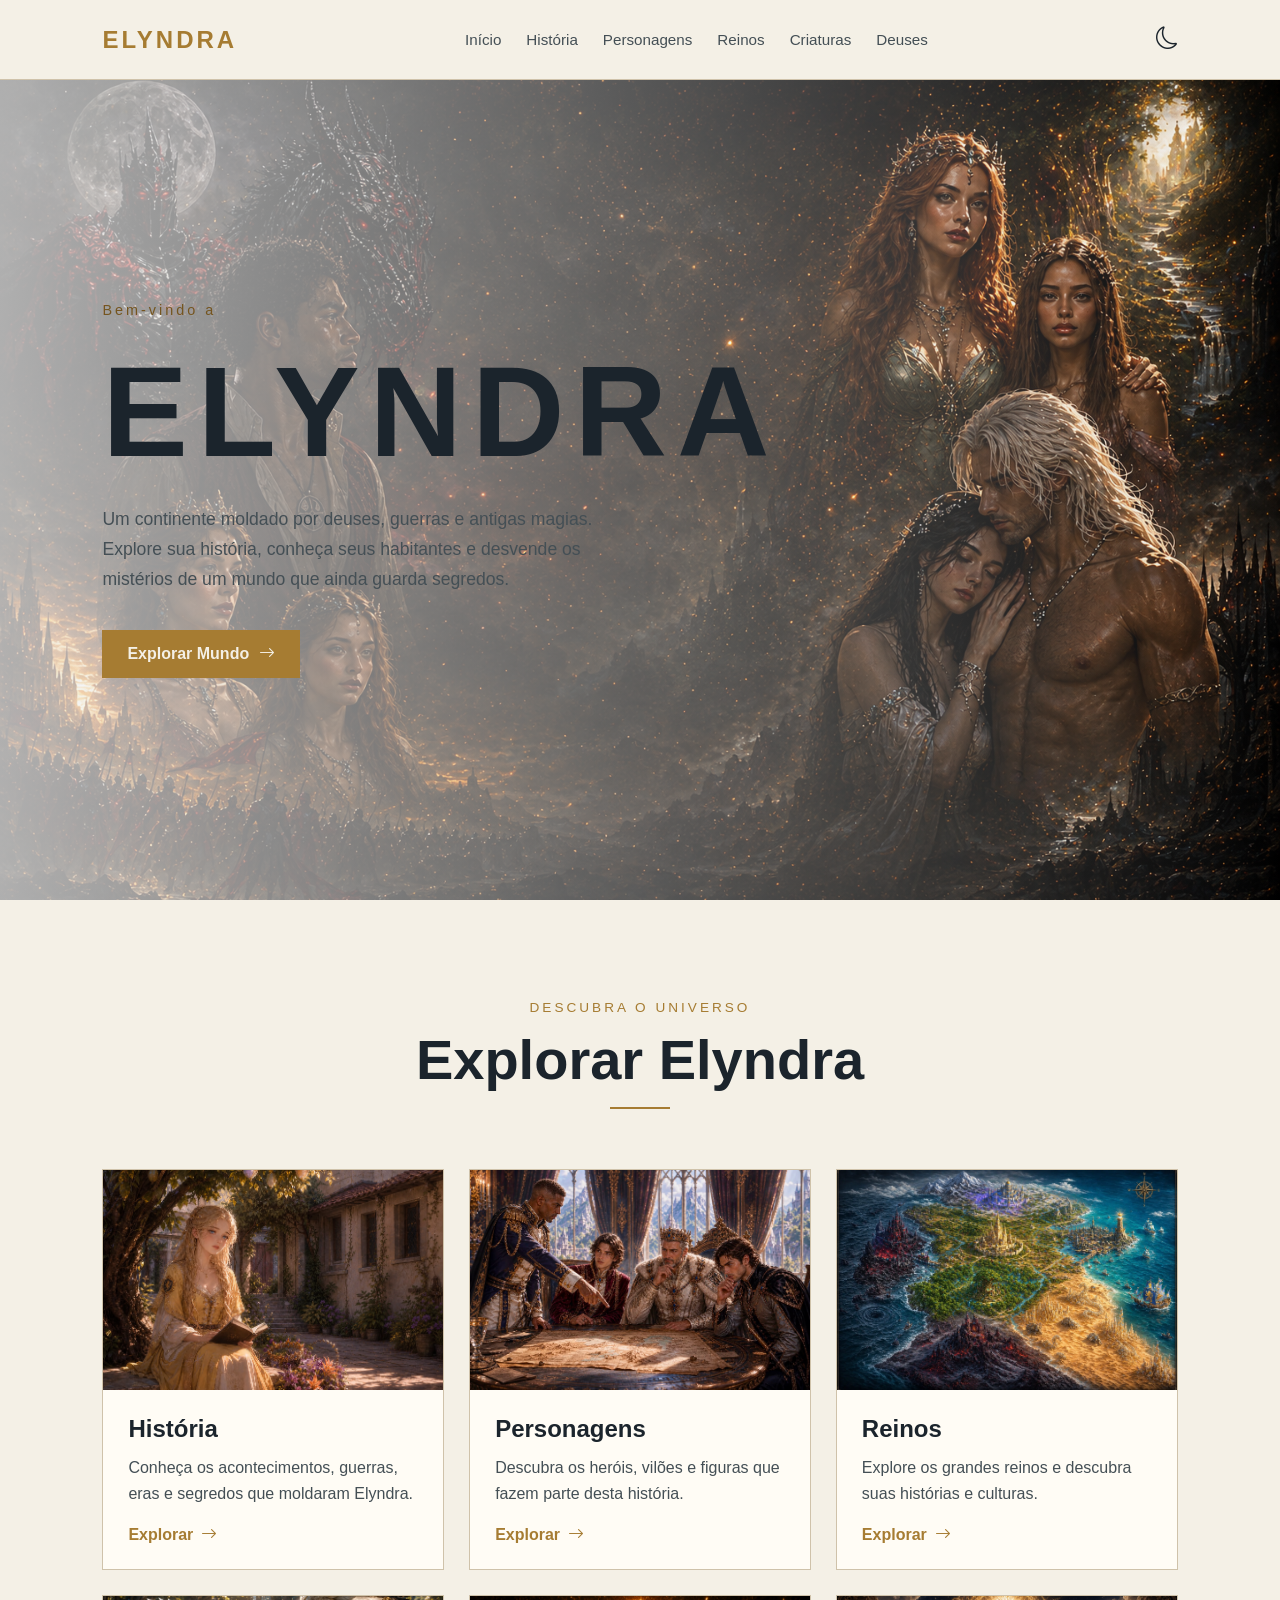
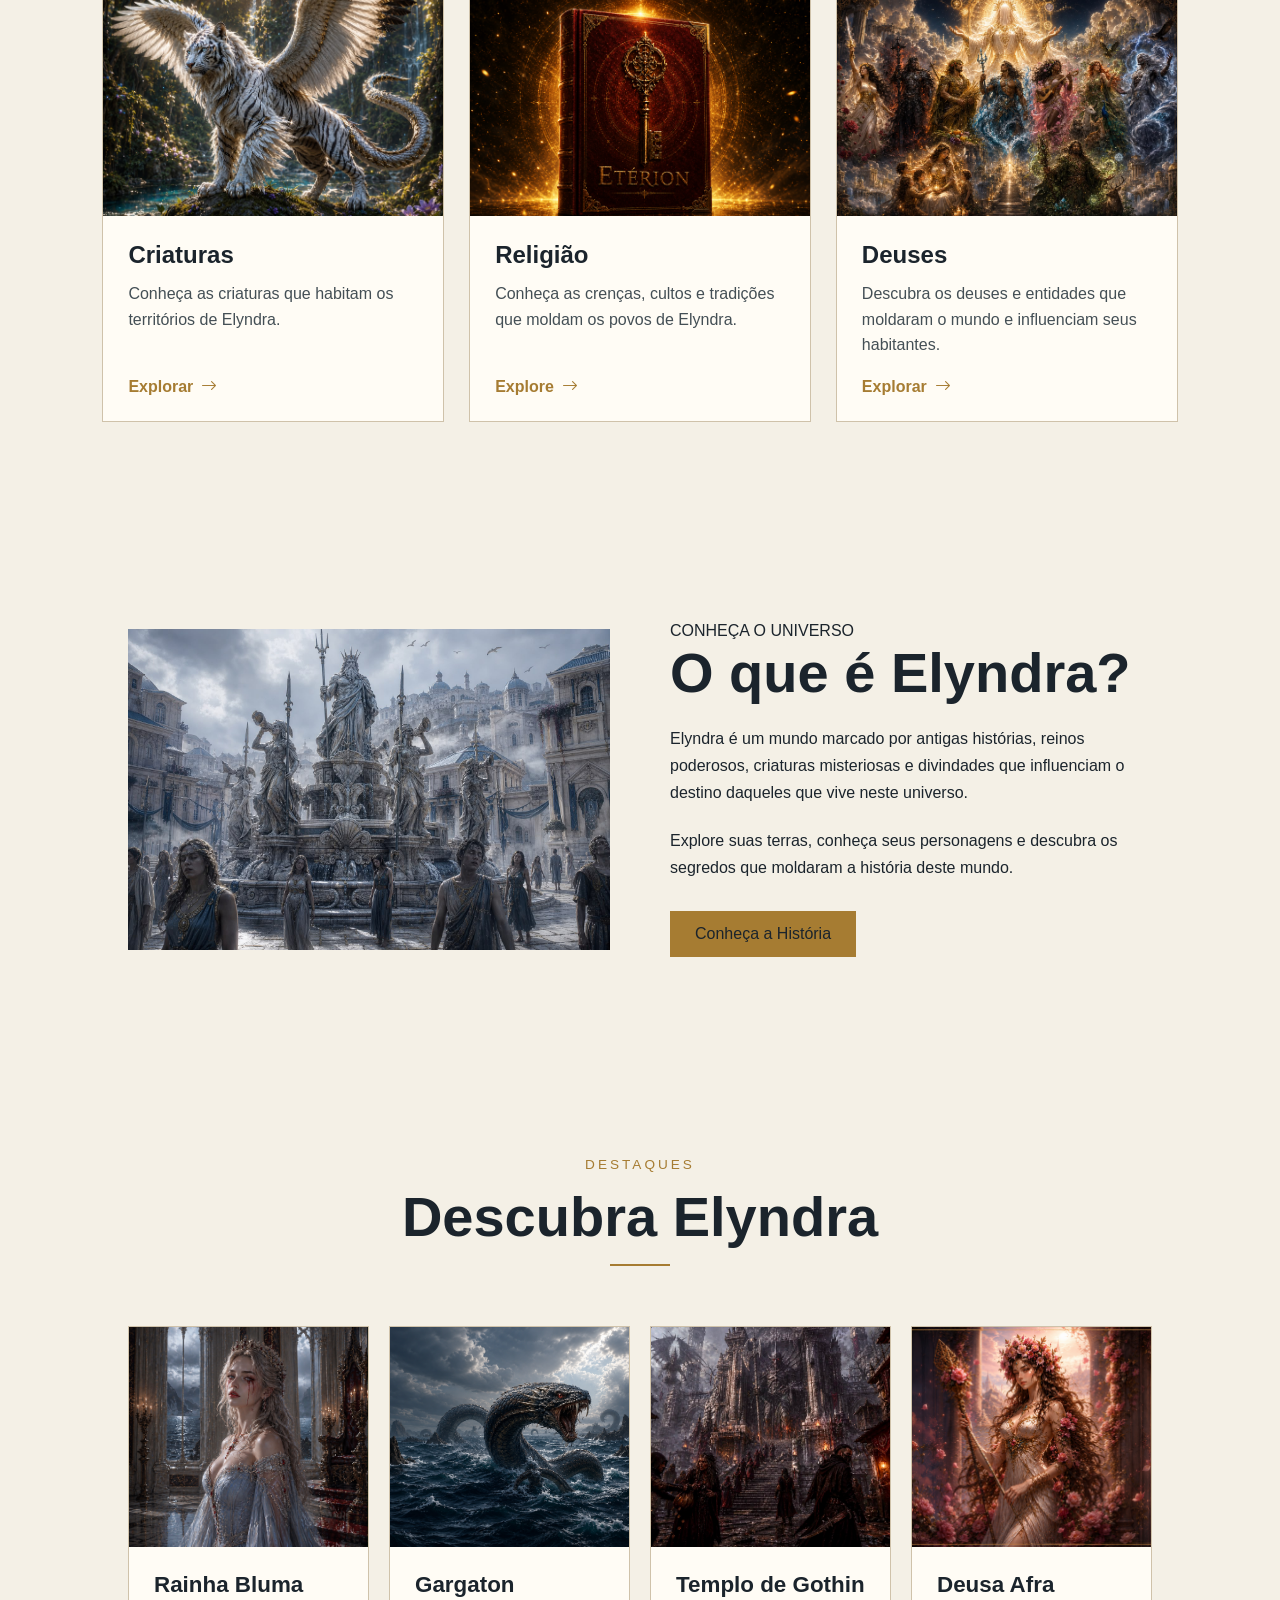
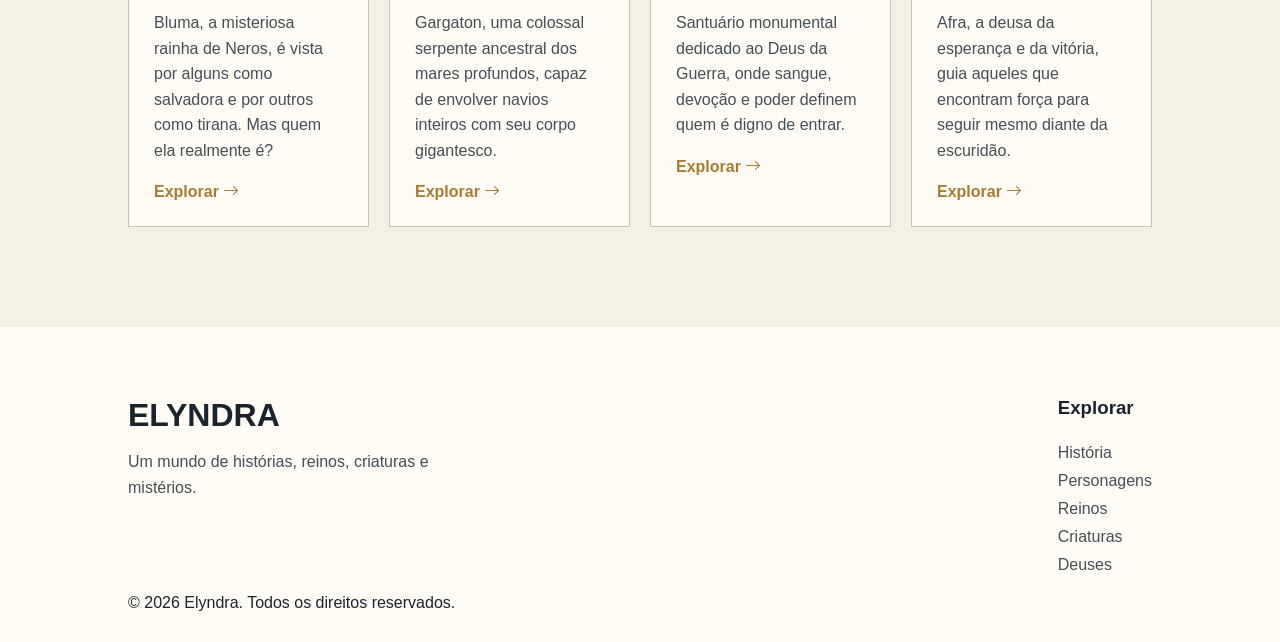
==== commit b13dc9c8: "finalização" ====
--- a/index.html
+++ b/index.html
@@ -244,7 +244,7 @@
                             Afra, a deusa da esperança e da vitória, guia aqueles que encontram força para seguir mesmo diante da escuridão.
                         </p>
 
-                        <a href=""> Explorar <i class="bi bi-arrow-right"></i></a>
+                        <a href="paginas/deuses.html#deuses-destaque"> Explorar <i class="bi bi-arrow-right"></i></a>
                     </div>
                   </article>
             </div>
--- a/css/style.css
+++ b/css/style.css
@@ -652,15 +652,12 @@
 }
 
 .capitulo-imagem {
-    max-width: 850px;
-    overflow: hidden;
-    margin: 0 auto;
-    text-align: center;
+    width: 100%;
 }
 
 .capitulo-imagem img {
-    object-fit: cover;
     width: 100%;
+    height: auto;
     display: block;
 }
 
@@ -932,7 +929,7 @@
     transition: transform 0.3s ease;
     width: 80%;
 }
-.deuses-card video, img{
+.deuses-card video, .deuses-card img{
     width: 100%;
     height: 400px;
     display: block;
@@ -1079,9 +1076,6 @@
     .personagem-card video{
         height: 40%;
     }
-    .personagem-card{
-        height: calc(100% - 120px);
-    }
     .reinos-grid{
     grid-template-columns: 1fr;
     }
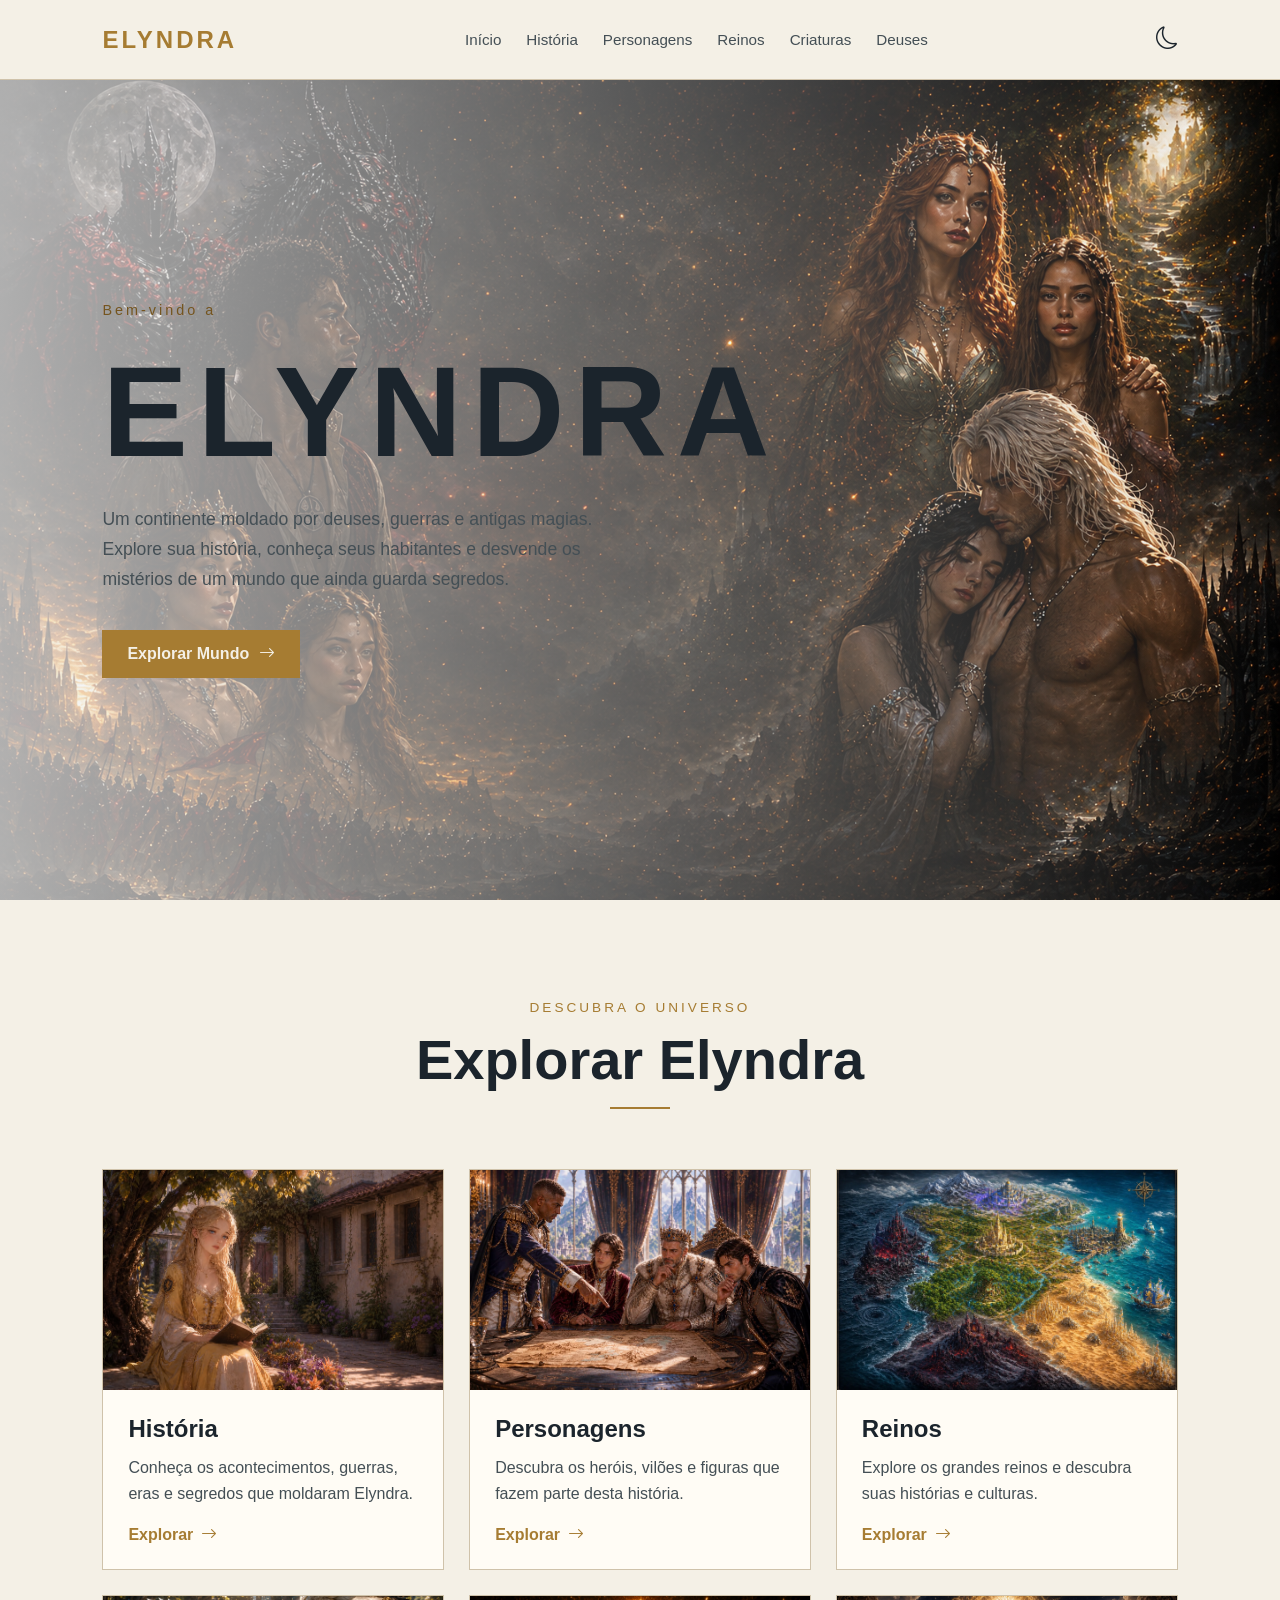
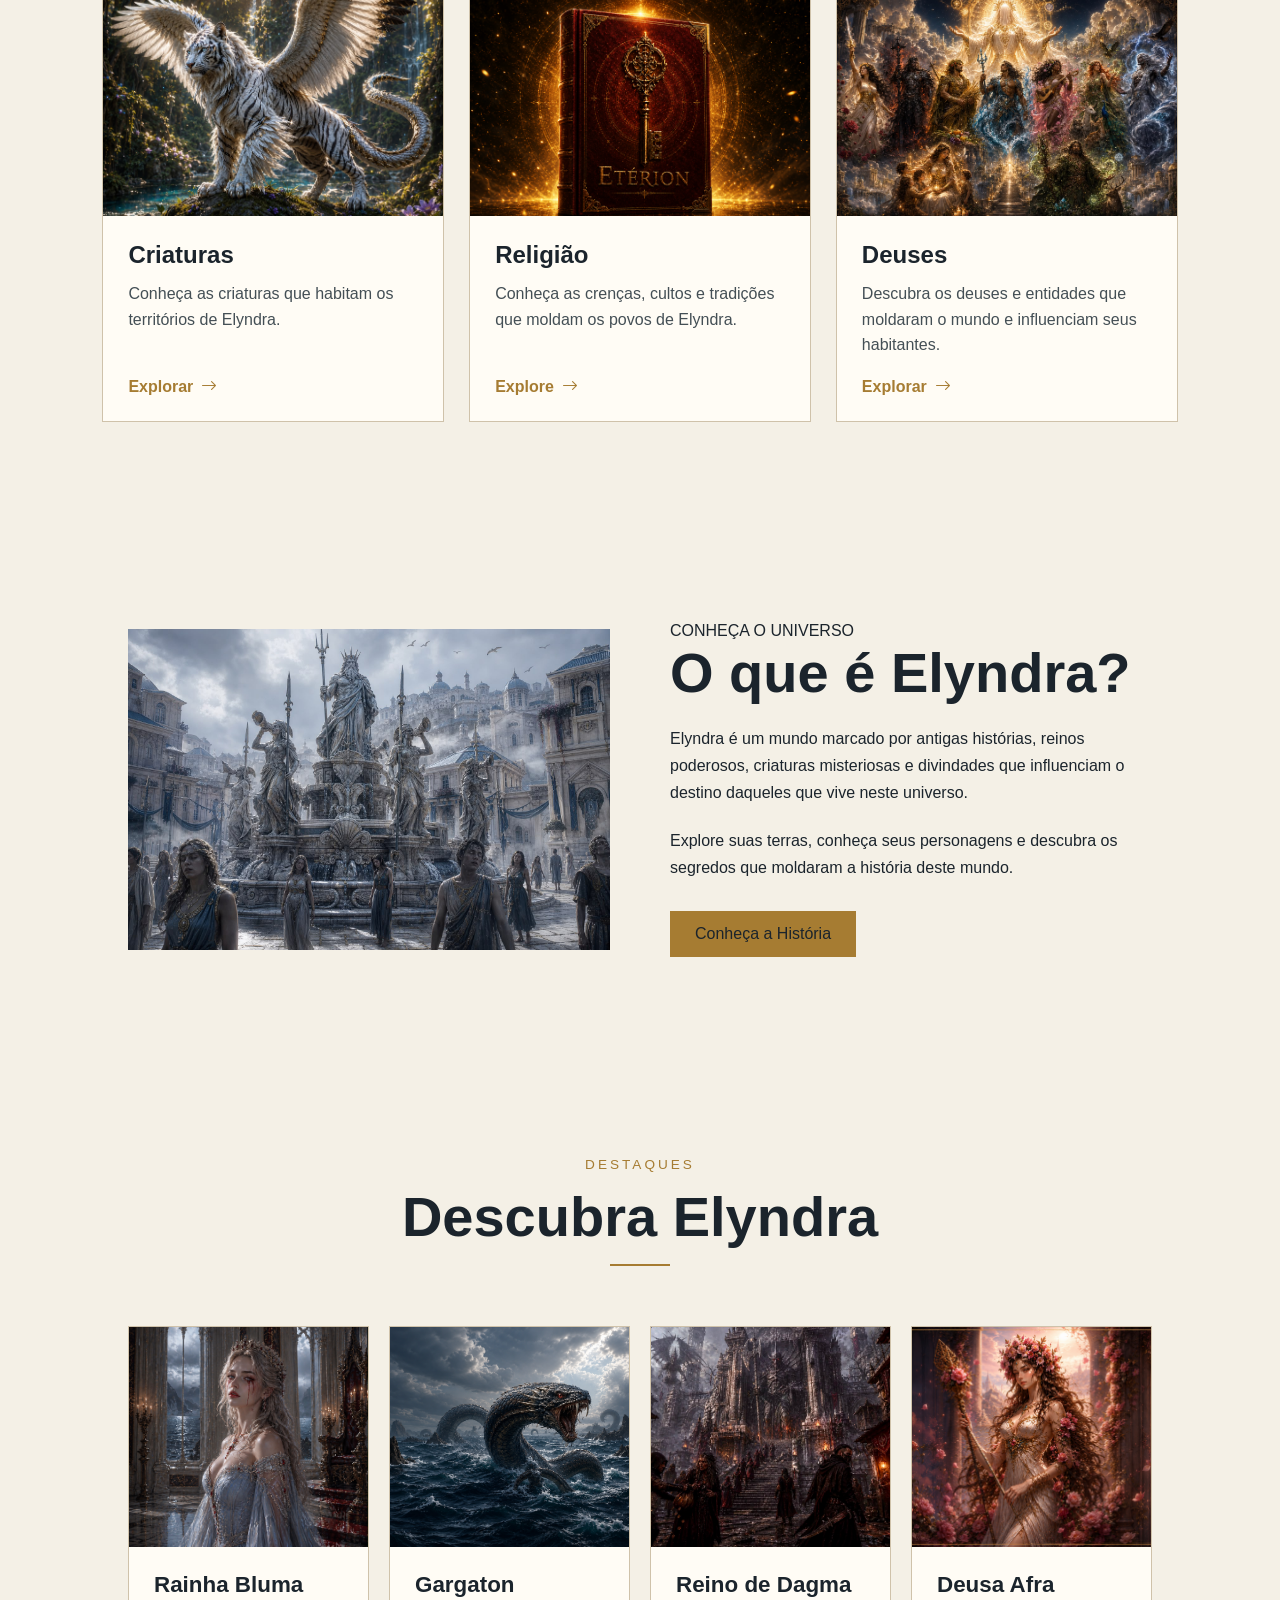
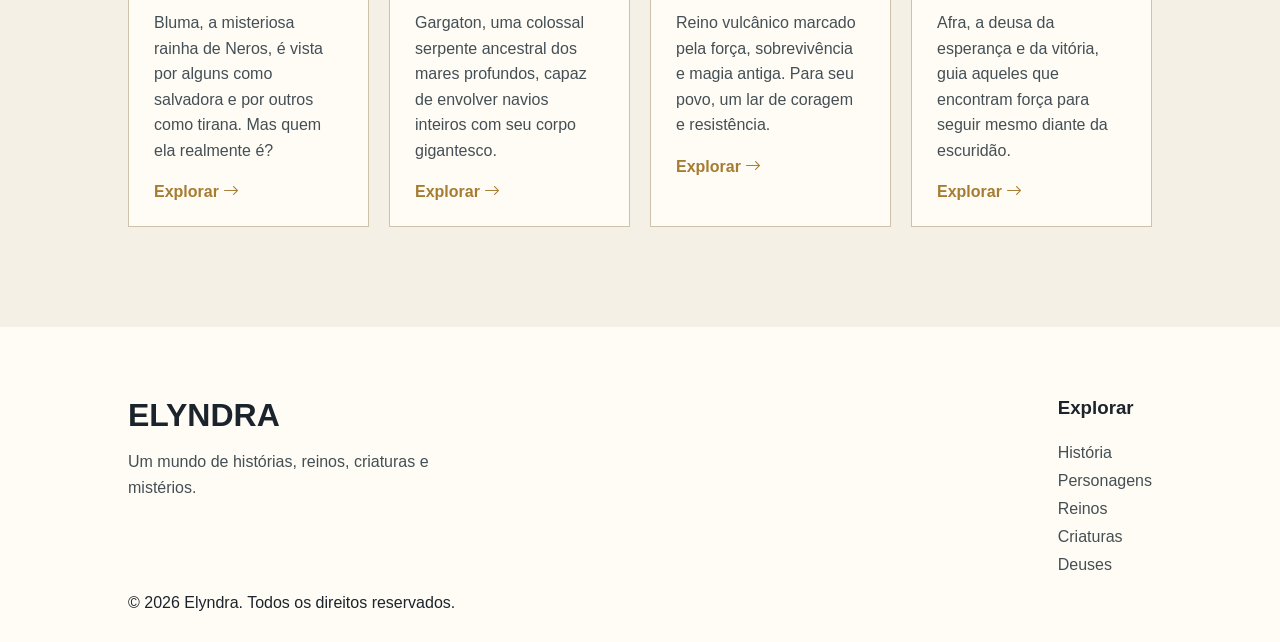
==== commit 5cdc766e: "adição de mais elementos" ====
--- a/index.html
+++ b/index.html
@@ -75,7 +75,7 @@
             </div>
 
             <div class="explorar-grid">
-                
+
                 <!--  História  -->
                 <a href="paginas/historia.html" class="explorar-card">
                     <div class="explorar-imagem">
@@ -133,7 +133,7 @@
                 </a>
 
                 <!--  Religião  -->
-                  <a href="paginas/religiao.html" class="explorar-card">
+                <a href="paginas/religiao.html" class="explorar-card">
                     <div class="explorar-imagem">
                         <img src="imgs/banners/banner-religiao.png" alt="Religião">
                     </div>
@@ -141,10 +141,10 @@
                         <h3>Religião</h3>
                         <p>Conheça as crenças, cultos e tradições que moldam os povos de Elyndra.</p>
                         <span>
-                        Explore <i class="bi bi-arrow-right"></i>
-                    </span>
-                    </div>
-                  </a>
+                            Explore <i class="bi bi-arrow-right"></i>
+                        </span>
+                    </div>
+                </a>
 
                 <!--  Deuses  -->
                 <a href="paginas/deuses.html" class="explorar-card">
@@ -164,7 +164,7 @@
         </section>
 
         <!--  Sobre Elyndra  -->
-          <section class="sobre">
+        <section class="sobre">
             <div class="sobre-imagem">
                 <img src="imgs/banners/banner-sobre-elyndra.jpeg" alt="Sobre">
             </div>
@@ -173,19 +173,21 @@
                 <p class="subtitulo">CONHEÇA O UNIVERSO</p>
                 <h2>O que é Elyndra?</h2>
                 <p>
-                    Elyndra é um mundo marcado por antigas histórias, reinos poderosos, criaturas misteriosas e divindades que influenciam o destino daqueles que vive neste universo.
+                    Elyndra é um mundo marcado por antigas histórias, reinos poderosos, criaturas misteriosas e
+                    divindades que influenciam o destino daqueles que vive neste universo.
                 </p>
                 <p>
-                    Explore suas terras, conheça seus personagens e descubra os segredos que moldaram a história deste mundo.
+                    Explore suas terras, conheça seus personagens e descubra os segredos que moldaram a história deste
+                    mundo.
                 </p>
                 <a href="paginas/historia.html" class="btn-sobre">
                     Conheça a História
                 </a>
             </div>
-          </section>
+        </section>
 
         <!--  Destaques  -->
-          <section class="destaques">
+        <section class="destaques">
             <div class="titulo-secao">
                 <p>DESTAQUES</p>
                 <h2>Descubra Elyndra</h2>
@@ -196,63 +198,69 @@
 
 
                 <!--  Destaque 1  -->
-                  <article class="destaques-card">
+                <article class="destaques-card">
                     <img src="imgs/destaques/destaques-personagem.png" alt="Destaque-Personagem">
                     <div class="destaques-conteudo">
                         <h3>Rainha Bluma</h3>
                         <p>
-                            Bluma, a misteriosa rainha de Neros, é vista por alguns como salvadora e por outros como tirana. Mas quem ela realmente é?
+                            Bluma, a misteriosa rainha de Neros, é vista por alguns como salvadora e por outros como
+                            tirana. Mas quem ela realmente é?
                         </p>
 
-                        <a href="paginas/personagens.html#personagem-destaque"> Explorar <i class="bi bi-arrow-right"></i></a>
-                    </div>
-                  </article>
-
-
-                  <!--  Destaque 2  -->
-                  <article class="destaques-card">
+                        <a href="paginas/personagens.html#personagem-destaque"> Explorar <i
+                                class="bi bi-arrow-right"></i></a>
+                    </div>
+                </article>
+
+
+                <!--  Destaque 2  -->
+                <article class="destaques-card">
                     <img src="imgs/destaques/destaques-criaturas.png" alt="Destaque-Criaturas">
                     <div class="destaques-conteudo">
                         <h3>Gargaton</h3>
-                        <p>Gargaton, uma colossal serpente ancestral dos mares profundos, capaz de envolver navios inteiros com seu corpo gigantesco.</p>
-
-                        <a href="paginas/criaturas.html#criaturas-destaque"> Explorar <i class="bi bi-arrow-right"></i></a>
-                    </div>
-                  </article>
-
-
-                  <!--  Destaque 3  -->
-                  <article class="destaques-card">
+                        <p>Gargaton, uma colossal serpente ancestral dos mares profundos, capaz de envolver navios
+                            inteiros com seu corpo gigantesco.</p>
+
+                        <a href="paginas/criaturas.html#criaturas-destaque"> Explorar <i
+                                class="bi bi-arrow-right"></i></a>
+                    </div>
+                </article>
+
+
+                <!--  Destaque 3  -->
+                <article class="destaques-card">
                     <img src="imgs/destaques/destaques-reinos.jpeg" alt="Destaque-Lugares">
                     <div class="destaques-conteudo">
-                        <h3>Templo de Gothin</h3>
+                        <h3>Reino de Dagma</h3>
                         <p>
-                            Santuário monumental dedicado ao Deus da Guerra, onde sangue, devoção e poder definem quem é digno de entrar.
+                            Reino vulcânico marcado pela força, sobrevivência e magia antiga.
+                            Para seu povo, um lar de coragem e resistência.
                         </p>
 
                         <a href="paginas/reinos.html#reinos-destaque"> Explorar <i class="bi bi-arrow-right"></i></a>
                     </div>
-                  </article>
-
-
-                  <!--  Destaque 4  -->
-                  <article class="destaques-card">
+                </article>
+
+
+                <!--  Destaque 4  -->
+                <article class="destaques-card">
                     <img src="imgs/destaques/destaques-deuses.png" alt="Destaque-4">
                     <div class="destaques-conteudo">
                         <h3>Deusa Afra</h3>
                         <p>
-                            Afra, a deusa da esperança e da vitória, guia aqueles que encontram força para seguir mesmo diante da escuridão.
+                            Afra, a deusa da esperança e da vitória, guia aqueles que encontram força para seguir mesmo
+                            diante da escuridão.
                         </p>
 
                         <a href="paginas/deuses.html#deuses-destaque"> Explorar <i class="bi bi-arrow-right"></i></a>
                     </div>
-                  </article>
-            </div>
-          </section>
+                </article>
+            </div>
+        </section>
     </main>
 
     <!--  Rodapé  -->
-      <footer class="rodape">
+    <footer class="rodape">
         <div class="rodape-conteudo">
             <div class="rodape-info">
                 <h2>ELYNDRA</h2>
@@ -274,7 +282,7 @@
         <div class="rodape-final">
             <p>© 2026 Elyndra. Todos os direitos reservados.</p>
         </div>
-      </footer>
+    </footer>
     <!--JavaScript-->
     <script src="js/script.js"></script>
 </body>
--- a/css/style.css
+++ b/css/style.css
@@ -967,6 +967,73 @@
     background-color: var(--primary);
     margin: 30px auto;
 }
+
+
+/*  Religião  */
+.religiao-banner {
+    background-image: linear-gradient(to top,
+            var(--hero-overlay),
+            rgba(0, 0, 0, 0.473) 100%),
+        url(../imgs/banners/banner-religiao.png);
+}
+.religiao{
+    padding: 100px 10%;
+}
+.religiao-conteudo-grid{
+    display: grid;
+    grid-template-columns: repeat(2, 1fr);
+    gap: 30px;
+}
+.texto-left, .texto-right{
+    display: flex;
+    flex-direction: column;
+    gap: 30px;
+}
+.texto-descricao img{
+    width: 100%;
+    margin-top: 50px;
+}
+.descricao-ataivista p{
+    font-size: 0.75rem;
+    letter-spacing: 2px;
+    color: var(--primary);
+    margin-bottom: 8px;
+}
+.descricao-ataivista h2{
+    font-size: clamp(2rem, 5vw, 3.5rem);
+}
+.info-card{
+    border: 1px solid var(--border);
+    padding: 20px;
+     display: flex;
+    flex-direction: column;
+}
+.info-card span{
+    width: 60px;
+    height: 2px;
+    background-color: var(--primary);
+    margin: 0 auto;
+}
+.definicao-tipo{
+    font-size: 0.75rem;
+    letter-spacing: 2px;
+    margin-bottom: 8px;
+    color: var(--primary);
+}
+.definicao-ataivismo h2{
+    font-size: clamp(2rem, 5vw, 3.5rem);
+}
+.definicao-ataivismo span{
+    margin: 30px auto;
+}
+.definicao-ataivismo{
+    margin-bottom: 30px;
+}
+.definicao-ataivismo{
+    border: none;
+}
+
+
 
 
 /* RESPONSIVIDADE  */
@@ -1006,6 +1073,12 @@
    .criaturas-grid{
     grid-template-columns: repeat(2, 1fr);
    }
+   .deuses-grid{
+        grid-template-columns: 1fr;
+    }
+    .religiao-conteudo-grid{
+        grid-template-columns: 1fr;
+    }
 }
 
 @media (max-width: 950px){
@@ -1016,10 +1089,9 @@
     .destaques-grid{
         grid-template-columns: repeat(2, 1fr);
     }
-    .deuses-grid{
-        grid-template-columns: 1fr;
-    }
-
+    .reinos-grid{
+    grid-template-columns: 1fr;
+    }
 }
 
 
@@ -1076,9 +1148,6 @@
     .personagem-card video{
         height: 40%;
     }
-    .reinos-grid{
-    grid-template-columns: 1fr;
-    }
     .criaturas-grid{
         grid-template-columns: 1fr;
     }
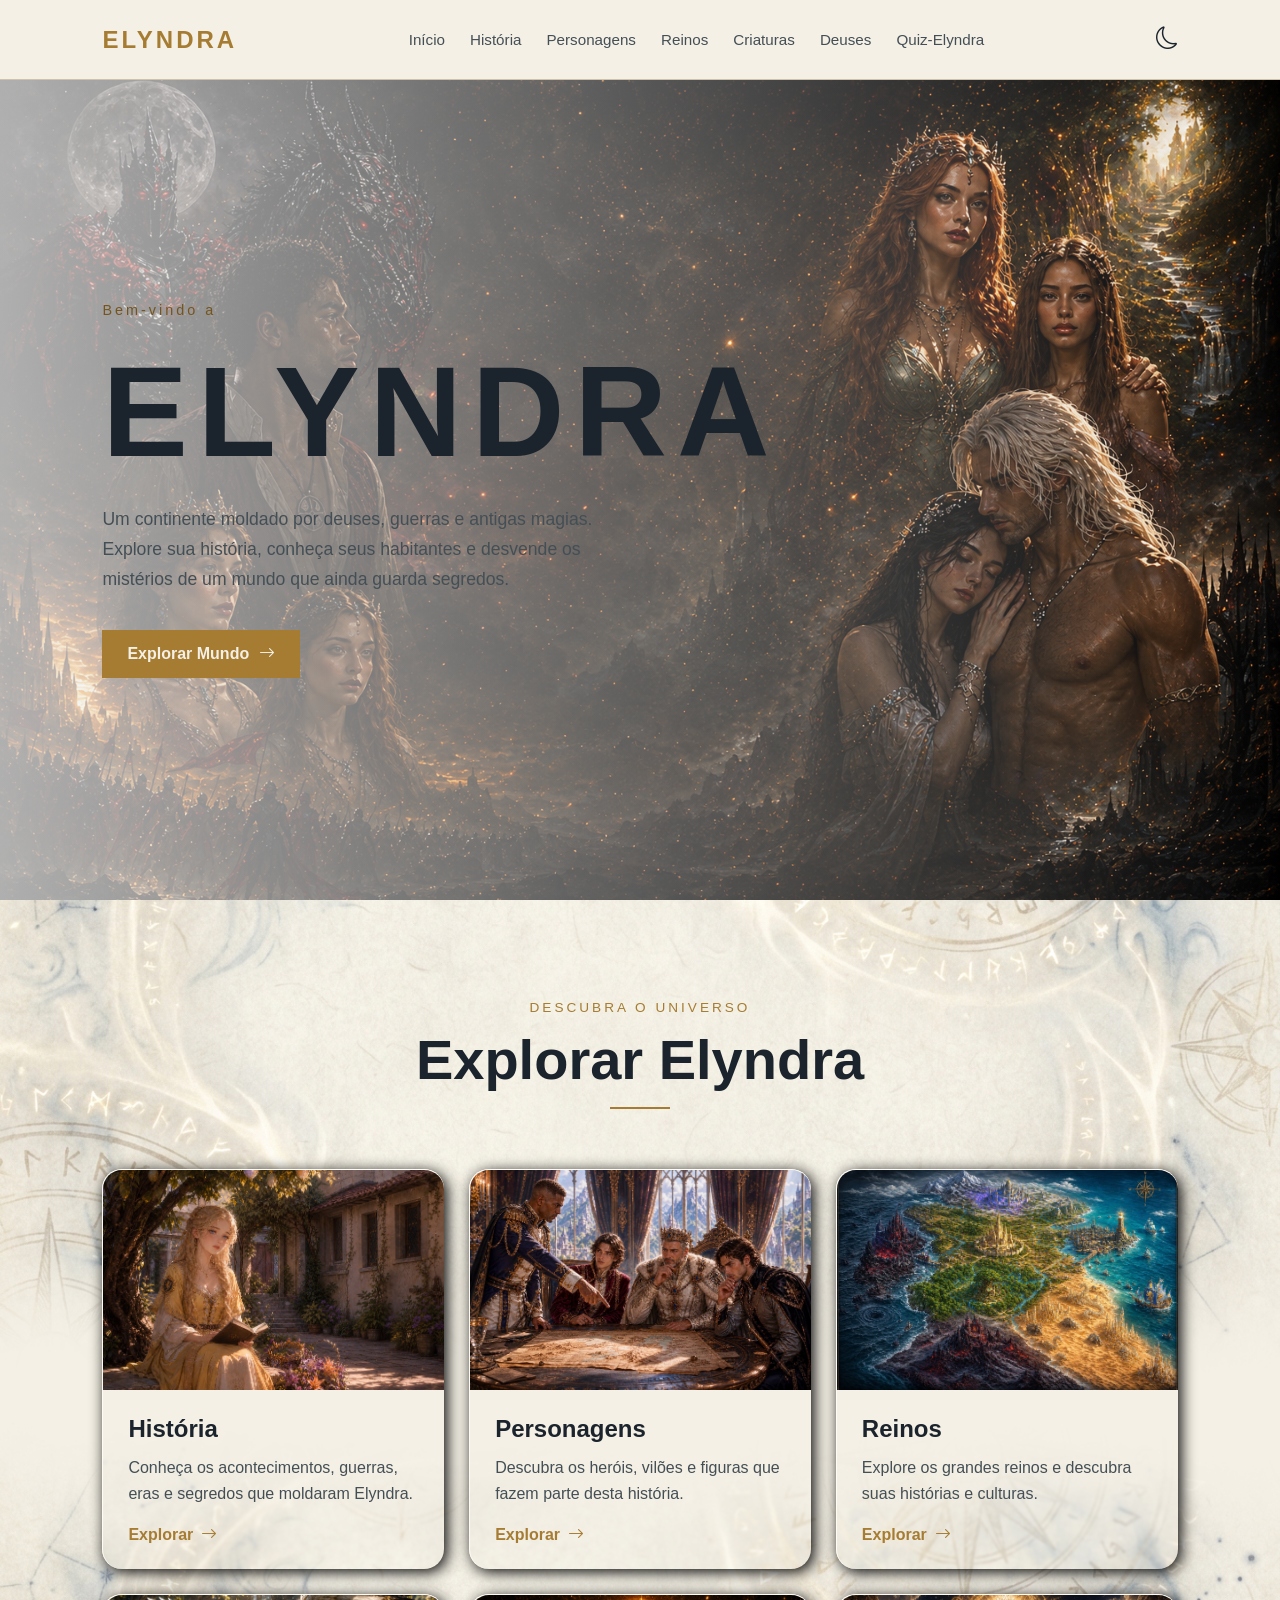
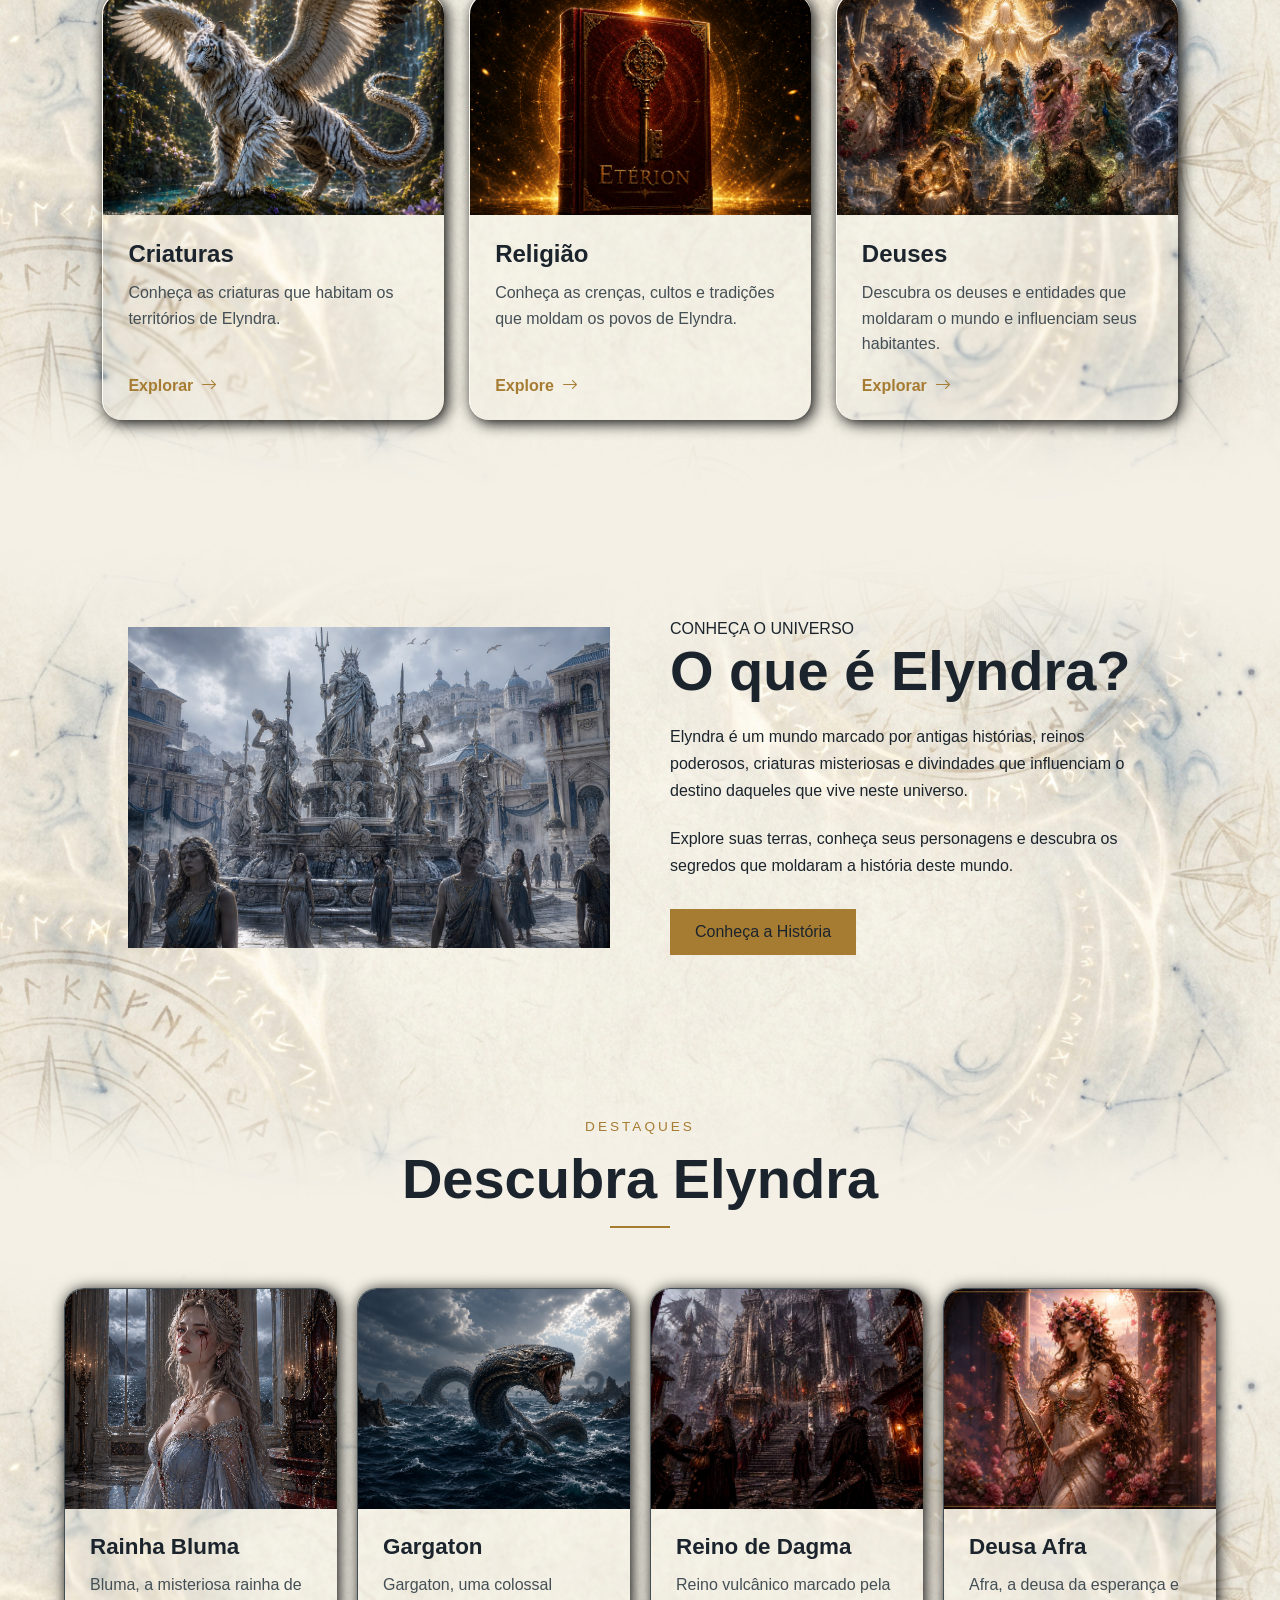
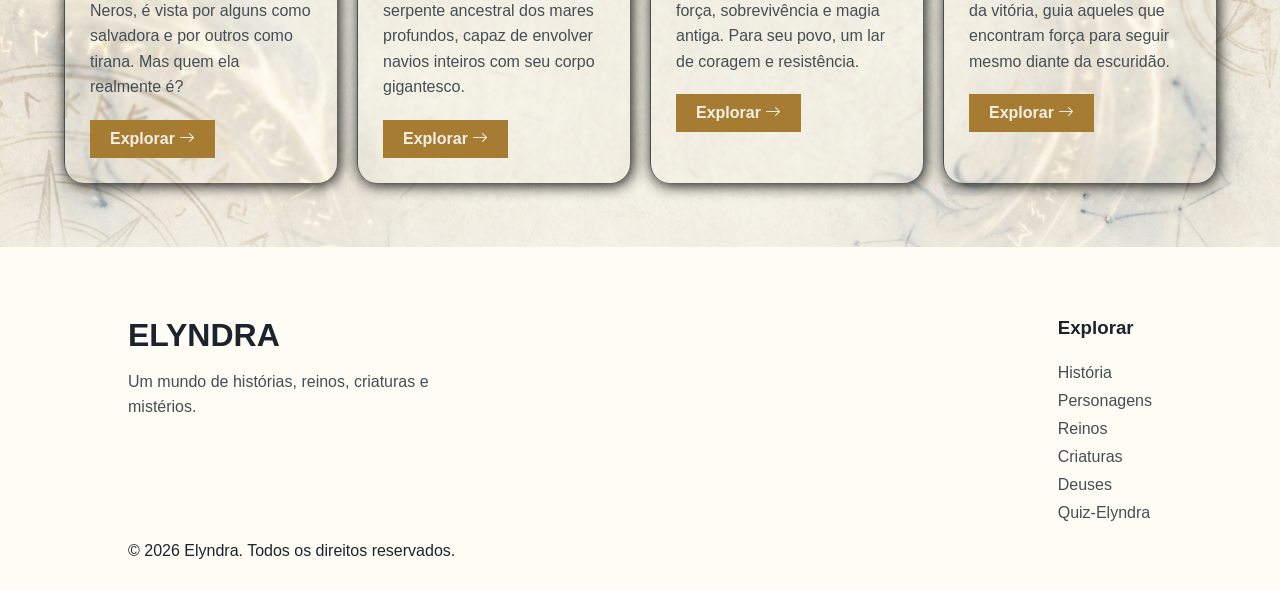
==== commit d8173d7c: "quiz-elyndra" ====
--- a/index.html
+++ b/index.html
@@ -24,6 +24,7 @@
             <a href="paginas/reinos.html">Reinos</a>
             <a href="paginas/criaturas.html">Criaturas</a>
             <a href="paginas/deuses.html">Deuses</a>
+            <a href="paginas/quiz.html">Quiz-Elyndra</a>
         </nav>
 
         <!--Área dos botões-->
@@ -277,6 +278,7 @@
                 <a href="paginas/reinos.html">Reinos</a>
                 <a href="paginas/criaturas.html">Criaturas</a>
                 <a href="paginas/deuses.html">Deuses</a>
+                <a href="paginas/quiz.html">Quiz-Elyndra</a>
             </div>
         </div>
         <div class="rodape-final">
--- a/css/style.css
+++ b/css/style.css
@@ -25,6 +25,13 @@
     --hero-overlay: rgba(241, 241, 241, 0.726);
 }
 
+body.dark-mode>main {
+    background: url(../imgs/banners/--bg-escuro.png) center / contain;
+}
+
+main {
+    background: url(../imgs/banners/--bg-claro.jpeg) center / contain;
+}
 
 /*   TEMA ESCURO  */
 body.dark-mode {
@@ -37,7 +44,7 @@
     --border: #2a3642;
 
     --text: #e8e6e1;
-    --text-secondary: #a7adb5;
+    --text-secondary: #d9dbdd;
 
     --primary: #c9a45c;
     --primary-hover: #e0c27a;
@@ -262,12 +269,15 @@
 .explorar-card {
     display: flex;
     flex-direction: column;
-    background-color: var(--card);
-    border: 1px solid var(--border);
+    border-top: 1px solid #fffcf5;
+    border-left: 1px solid #fffcf5;
+    border-radius: 20px;
+    box-shadow: 3px 3px 15px black;
     overflow: hidden;
     transition:
         transform 0.3s ease,
         border-color 0.3s ease;
+    backdrop-filter: blur(1px);
 }
 
 .explorar-imagem {
@@ -376,7 +386,7 @@
 
 /*   DESTAQUES  */
 .destaques {
-    padding: 100px 10%;
+    padding: 5%;
 }
 
 .destaques-grid {
@@ -386,8 +396,11 @@
 }
 
 .destaques-card {
-    background-color: var(--card);
-    border: 1px solid var(--border);
+    border-top: 1px solid var(--text-secondary);
+    border-left: 1px solid var(--text-secondary);
+    border-radius: 20px;
+    backdrop-filter: blur(1px);
+    box-shadow: 2px 2px 15px black;
     overflow: hidden;
     display: flex;
     flex-direction: column;
@@ -419,10 +432,19 @@
 }
 
 .destaques-conteudo a {
-    color: var(--primary);
+    color: var(--bg);
     text-decoration: none;
     font-weight: bold;
     margin-top: auto;
+    padding: 10px 20px;
+    transition: transform 0.4s ease;
+    background-color: var(--primary);
+    align-self: flex-start;
+}
+
+.destaques-conteudo a:hover {
+    transform: translateY(-4px);
+    background-color: var(--primary-hover);
 }
 
 
@@ -627,6 +649,7 @@
             rgba(0, 0, 0, 0.473) 100%),
         url(../imgs/banners/banner-historia.png);
 }
+
 .historia-introducao {
     padding: 100px 10%;
 }
@@ -751,50 +774,62 @@
             rgba(0, 0, 0, 0.473) 100%),
         url(../imgs/banners/banner-personagens.jpeg);
 }
-.personagens{
+
+.personagens {
     padding: 100px 10%;
 }
-.personagens-grid{
+
+.personagens-grid {
     display: grid;
     grid-template-columns: 1fr;
     gap: 20px;
 }
-.personagem-card{
-    background-color: var(--card);
+
+.personagem-card {
     overflow: hidden;
     display: flex;
     transition: transform 0.3s ease;
-    border: 1px solid var(--border);
-}
-.personagem-card:hover{
+    border: 2px solid var(--border);
+    box-shadow: 3px 3px 15px black;
+    backdrop-filter: blur(1px);
+    border-radius: 20px;
+}
+
+.personagem-card:hover {
     transform: translateY(-8px);
 }
-.personagem-card video{
+
+.personagem-card video {
     width: 270px;
     object-fit: cover;
     display: block;
     transition: transform 0.5s ease;
 }
-.personagem-card:hover video{
+
+.personagem-card:hover video {
     transform: scale(1.05);
 }
-.personagem-conteudo{
+
+.personagem-conteudo {
     padding: 25px;
     display: flex;
     flex-direction: column;
     flex: 1;
 }
-.personagem-conteudo h3{
+
+.personagem-conteudo h3 {
     font-size: 1.5rem;
     margin-bottom: 12px;
 }
-.personagem-tipo{
+
+.personagem-tipo {
     color: var(--primary);
     font-size: 0.75rem;
     letter-spacing: 2px;
     margin-bottom: 8px;
 }
-.personagem-conteudo p:not(.personagem-tipo){
+
+.personagem-conteudo p:not(.personagem-tipo) {
     color: var(--text-secondary);
     line-height: 1.7;
     margin-bottom: 20px;
@@ -807,45 +842,58 @@
             rgba(0, 0, 0, 0.473) 100%),
         url(../imgs/banners/banner-reinos.png);
 }
-.reinos{
+
+.reinos {
     padding: 100px 10%;
 }
-.reinos-grid{
+
+.reinos-grid {
     display: grid;
     grid-template-columns: repeat(2, 1fr);
     gap: 30px;
 }
-.reino-card{
-    background-color: var(--card);
+
+.reino-card {
+    border-left: 1px solid var(--border);
+    border-top: 1px solid var(--border);
+    border-radius: 20px;
+    backdrop-filter: blur(1px);
+    box-shadow: 5px 5px 15px var(--border);
     overflow: hidden;
-    border: 1px solid var(--border);
     transition: transform 0.3s ease;
 }
-.reino-card:hover{
+
+.reino-card:hover {
     transform: translateY(-8px);
 }
-.reino-card img{
+
+.reino-card img {
     width: 100%;
     height: 350px;
     object-fit: cover;
     display: block;
     transition: transform 0.5s ease;
 }
-.reino-card:hover img{
+
+.reino-card:hover img {
     transform: scale(1.05);
 }
-.reino-conteudo{
+
+.reino-conteudo {
     padding: 25px;
 }
-.reino-conteudo h2{
+
+.reino-conteudo h2 {
     font-size: 1.8rem;
     margin-bottom: 15px;
 }
-.reino-conteudo > p:not(.subtitulo){
+
+.reino-conteudo>p:not(.subtitulo) {
     color: var(--text-secondary);
     line-height: 1.7;
 }
-.reino-conteudo .subtitulo{
+
+.reino-conteudo .subtitulo {
     color: var(--primary);
     font-size: 0.75rem;
     letter-spacing: 2px;
@@ -861,75 +909,95 @@
             rgba(0, 0, 0, 0.473) 100%),
         url(../imgs/banners/banner-criaturas.jpeg);
 }
-.criaturas{
+
+.criaturas {
     padding: 100px 10%;
 }
-.criaturas-grid{
+
+.criaturas-grid {
     display: grid;
     grid-template-columns: repeat(3, 1fr);
     gap: 30px;
 }
-.criatura-card{
-    background-color: var(--card);
+
+.criatura-card {
+    border-left: 1px solid var(--border);
+    border-top: 1px solid var(--border);
+    border-radius: 20px;
+    backdrop-filter: blur(1px);
+    box-shadow: 5px 5px 15px var(--border);
     overflow: hidden;
     transition: transform 0.3s ease;
-    border: 1px solid var(--border);
-}
-.criatura-card img{
+}
+
+.criatura-card img {
     width: 100%;
     height: 280px;
     object-fit: cover;
     display: block;
     transition: transform 0.5s ease;
 }
-.criatura-card:hover{
+
+.criatura-card:hover {
     transform: translateY(-8px);
 }
-.criatura-card:hover img{
+
+.criatura-card:hover img {
     transform: scale(1.05);
 }
-.criatura-conteudo{
+
+.criatura-conteudo {
     padding: 25px;
 }
-.criatura-tipo{
+
+.criatura-tipo {
     color: var(--primary);
     font-size: 0.75rem;
     letter-spacing: 2px;
     margin-bottom: 8px;
 }
-.criatura-conteudo h2{
+
+.criatura-conteudo h2 {
     font-size: 1.8rem;
     margin-bottom: 15px;
 }
-.criatura-conteudo > p:not(.criatura-tipo){
+
+.criatura-conteudo>p:not(.criatura-tipo) {
     color: var(--text-secondary);
     line-height: 1.7;
 }
 
 /*   Deuses   */
-.deuses-banner{
-    background-image: linear-gradient(
-        to top,
-        var(--hero-overlay),
-        rgba(0, 0, 0, 0.473) 100%),
+.deuses-banner {
+    background-image: linear-gradient(to top,
+            var(--hero-overlay),
+            rgba(0, 0, 0, 0.473) 100%),
         url(../imgs/banners/banner-deuses.jpeg);
 }
-.deuses{
+
+.deuses {
     padding: 100px 10%;
 }
-.deuses-grid{
+
+.deuses-grid {
     display: grid;
     grid-template-columns: repeat(2, 1fr);
     gap: 30px;
 }
-.deuses-card{
-    background-color: var(--card);
+
+.deuses-card {
+    border-left: 1px solid var(--border);
+    border-top: 1px solid var(--border);
+    border-radius: 20px;
+    backdrop-filter: blur(1px);
+    box-shadow: 5px 5px 15px var(--border);
     overflow: hidden;
-    border: 1px solid var(--border);
     transition: transform 0.3s ease;
     width: 80%;
 }
-.deuses-card video, .deuses-card img{
+
+.deuses-card video,
+.deuses-card img {
     width: 100%;
     height: 400px;
     display: block;
@@ -937,30 +1005,37 @@
     object-position: 0% 0%;
     transition: transform 0.5s ease;
 }
-.deuses-card:hover{
+
+.deuses-card:hover {
     transform: translateY(-8px);
 }
-.deuses-card:hover img{
+
+.deuses-card:hover img {
     transform: scale(1.05);
 }
-.deuses-conteudo{
+
+.deuses-conteudo {
     padding: 25px;
 }
-.deuses-conteudo .deuses-tipo{
+
+.deuses-conteudo .deuses-tipo {
     color: var(--primary);
     font-size: 0.75rem;
     letter-spacing: 2px;
     margin-bottom: 8px;
 }
-.deuses-conteudo h2{
+
+.deuses-conteudo h2 {
     font-size: 1.8rem;
     margin-bottom: 15px;
 }
-.deuses-conteudo > p:not(.deuses-tipo){
+
+.deuses-conteudo>p:not(.deuses-tipo) {
     color: var(--text-secondary);
     line-height: 1.7;
 }
-.deuses-conteudo span{
+
+.deuses-conteudo span {
     display: block;
     width: 60px;
     height: 2px;
@@ -976,77 +1051,102 @@
             rgba(0, 0, 0, 0.473) 100%),
         url(../imgs/banners/banner-religiao.png);
 }
-.religiao{
+
+.religiao {
     padding: 100px 10%;
 }
-.religiao-conteudo-grid{
+
+.religiao-conteudo-grid {
     display: grid;
     grid-template-columns: repeat(2, 1fr);
     gap: 30px;
 }
-.texto-left, .texto-right{
+
+.texto-left,
+.texto-right {
     display: flex;
     flex-direction: column;
     gap: 30px;
 }
-.texto-descricao img{
+
+.texto-descricao img {
     width: 100%;
     margin-top: 50px;
 }
-.descricao-ataivista p{
+
+.definicao-tipo {
     font-size: 0.75rem;
     letter-spacing: 2px;
     color: var(--primary);
     margin-bottom: 8px;
 }
-.descricao-ataivista h2{
+
+.descricao-ataivista h2 {
     font-size: clamp(2rem, 5vw, 3.5rem);
 }
-.info-card{
+
+.info-card {
     border: 1px solid var(--border);
     padding: 20px;
-     display: flex;
+    display: flex;
     flex-direction: column;
 }
-.info-card span{
+
+.info-card span {
     width: 60px;
     height: 2px;
     background-color: var(--primary);
     margin: 0 auto;
 }
-.definicao-tipo{
+
+.definicao-tipo {
     font-size: 0.75rem;
     letter-spacing: 2px;
     margin-bottom: 8px;
     color: var(--primary);
 }
-.definicao-ataivismo h2{
+
+.definicao-ataivismo h2 {
     font-size: clamp(2rem, 5vw, 3.5rem);
 }
-.definicao-ataivismo span{
+
+.definicao-ataivismo span {
     margin: 30px auto;
 }
-.definicao-ataivismo{
+
+.definicao-ataivismo {
     margin-bottom: 30px;
 }
-.definicao-ataivismo{
+
+.definicao-ataivismo {
     border: none;
 }
 
+.texto-descricao,
+.texto-definicao p {
+    color: var(--text-secondary);
+}
+
+.informacoes {
+    display: none;
+}
 
 
 
 /* RESPONSIVIDADE  */
 
 @media (max-width: 1000px) {
+
     /* Menu Mobile */
-    .menu{
+    .menu {
         display: none;
     }
-    #btnMenu{
+
+    #btnMenu {
         display: block;
     }
-    .menu.ativo{
+
+    .menu.ativo {
         display: flex;
         flex-direction: column;
         position: absolute;
@@ -1058,100 +1158,288 @@
         gap: 15px;
         z-index: 10;
     }
-   .personagens-grid {
+
+    .personagens-grid {
         grid-template-columns: repeat(2, 1fr);
-   }
-   .personagem-card{
-    flex-direction: column;
-   }
-   .personagem-card p{
-    line-height: 1.6;
-   }
-   .personagem-card video{
-    width: 100%;
-   }
-   .criaturas-grid{
-    grid-template-columns: repeat(2, 1fr);
-   }
-   .deuses-grid{
+    }
+
+    .personagem-card {
+        flex-direction: column;
+    }
+
+    .personagem-card p {
+        line-height: 1.6;
+    }
+
+    .personagem-card video {
+        width: 100%;
+    }
+
+    .criaturas-grid {
+        grid-template-columns: repeat(2, 1fr);
+    }
+
+    .deuses-grid {
         grid-template-columns: 1fr;
     }
-    .religiao-conteudo-grid{
+
+    .religiao-conteudo-grid {
         grid-template-columns: 1fr;
     }
-}
-
-@media (max-width: 950px){
+
+    .destaques-grid {
+        grid-template-columns: repeat(2, 1fr);
+    }
+}
+
+@media (max-width: 950px) {
+
     /* Cards passam para 2 colunas */
-    .explorar-grid{
+    .explorar-grid {
         grid-template-columns: repeat(2, 1fr);
     }
-    .destaques-grid{
-        grid-template-columns: repeat(2, 1fr);
-    }
-    .reinos-grid{
-    grid-template-columns: 1fr;
-    }
-}
-
-
-@media (max-width: 676px){
+
+    .reinos-grid {
+        grid-template-columns: 1fr;
+    }
+
+    body.dark-mode>main {
+        background: url(../imgs/banners/--bg-escuro-mobile.png) center/contain;
+    }
+
+    main {
+        background: url(../imgs/banners/--bg-claro-mobile.png)center/contain;
+    }
+}
+
+
+@media (max-width: 676px) {
+
     /* Cards passam para 1 coluna  */
-    .explorar-grid{
+    .explorar-grid {
         grid-template-columns: 1fr;
     }
-    .explorar{
+
+    .explorar {
         padding: 70px 5%;
     }
-    .titulo-secao{
+
+    .titulo-secao {
         margin-bottom: 40px;
     }
-    .sobre{
+
+    .sobre {
         flex-direction: column;
         gap: 40px;
         padding: 70px 5%;
     }
-    .destaques-grid{
+
+    .destaques-grid {
         grid-template-columns: 1fr;
     }
-    .hero{
+
+    .hero {
         background-image:
-    linear-gradient(
-        to top,
-        var(--hero-overlay),
-        rgba(0, 0, 0, 0.021) 200%
-    ),
-    url(../imgs/banners/banner-principal.png);
-    background-size: cover;
-    background-position: 10% 100%;
-    background-repeat: no-repeat;
-    }
-    .hero-subtitulo{
+            linear-gradient(to top,
+                var(--hero-overlay),
+                rgba(0, 0, 0, 0.021) 200%),
+            url(../imgs/banners/banner-principal.png);
+        background-size: cover;
+        background-position: 10% 100%;
+        background-repeat: no-repeat;
+    }
+
+    .hero-subtitulo {
         font-size: 1.2rem;
-        
-    }
-    .hero-texto{
+
+    }
+
+    .hero-texto {
         color: var(--text);
     }
-    .historia-banner{
+
+    .historia-banner {
         padding: 80px 5%;
     }
-    .historia-banner-conteudo{
+
+    .historia-banner-conteudo {
         margin-bottom: -300px;
     }
-    .capituloNarrativa{
+
+    .capituloNarrativa {
         grid-template-columns: 1fr;
     }
-    .personagens-grid{
+
+    .personagens-grid {
         grid-template-columns: 1fr;
     }
+
+    .personagem-card video {
+        height: 40%;
+    }
+
+    .criaturas-grid {
+        grid-template-columns: 1fr;
+    }
+    .personagem-conteudo{
+        display: block;
+    }
+    .criatura-conteudo{
+        height: 0;
+        overflow: hidden;
+        opacity: 0;
+        padding: 0;
+        transition:
+            height 0.5s ease,
+            opacity 1.3s ease,
+            padding 0.5s ease;
+    }
+
+    .criatura-conteudo.aberto{
+        opacity: 1;
+        padding: 25px;
+        max-height: 800px;
+        height: fit-content;
+    }
+    .personagem-conteudo, .deuses-conteudo{
+        height: 0;
+        max-height: 0;
+        overflow: hidden;
+        opacity: 0;
+        padding: 0;
+        flex: 0 0 0;
+        transition:
+            height 0.5s ease,
+            max-height 0.5s ease,
+            opacity 0.5s ease,
+            padding 0.5s ease;
+    }
+    .personagem-conteudo.aberto, .deuses-conteudo.aberto{
+        height: auto;
+        max-height: 1200px;
+        opacity: 1;
+        padding: 25px;
+        flex: 0 0 auto;
+    }
     .personagem-card video{
-        height: 40%;
-    }
-    .criaturas-grid{
-        grid-template-columns: 1fr;
-    }
-    .deuses-card{
         width: 100%;
+        height: 450px;
+        object-fit: cover;
+    }
+    .deuses-card {
+        width: 100%;
+    }
+
+    .informacoes {
+        display: flex;
+        flex-direction: column;
+        gap: 30px;
+        justify-content: center;
+        align-items: center;
+    }
+
+    .informacoes p {
+        color: var(--primary);
+        letter-spacing: 1px;
+        font-size: 0.95rem;
+        padding: 20px;
+        text-align: center;
+    }
+
+    .informacoes span {
+        display: flex;
+        font-size: 2.5rem;
+        animation: spanCriatura 1s infinite ease;
+    }
+
+    @keyframes spanCriatura {
+        0% {
+            transform: translateY(-5px);
+        }
+
+        50% {
+            transform: translateY(5px);
+        }
+
+        100% {
+            transform: translateY(-5px);
+        }
+    }
+
+    .paginas-banner {
+        background: var(--bg);
+        position: relative;
+        padding: 0 10%;
+        min-height: calc(100vh - 80px);
+    }
+
+    .paginas-banner-conteudo {
+        position: absolute;
+        top: 100px;
+        padding-inline: 30px;
+    }
+
+    .img-banner-criaturas {
+        position: absolute;
+        bottom: 0;
+        width: 100%;
+        height: 300px;
+        background-image: linear-gradient(to bottom,
+                var(--bg),
+                rgba(0, 0, 0, 0.178) 50%),
+            url(../imgs/banners/banner-criaturas.jpeg);
+        background-position: center;
+        background-size: cover;
+    }
+
+    .img-banner {
+        position: absolute;
+        bottom: 0;
+        width: 100%;
+        height: 300px;
+        background-position: center;
+        background-size: cover;
+    }
+
+    .img-banner-criaturas {
+        background-image: linear-gradient(to bottom,
+                var(--bg),
+                rgba(0, 0, 0, 0.178) 50%),
+            url(../imgs/banners/banner-criaturas.jpeg);
+    }
+
+    .img-banner-deuses {
+        background-image: linear-gradient(to bottom,
+                var(--bg),
+                rgba(0, 0, 0, 0.178) 50%),
+            url(../imgs/banners/banner-deuses.jpeg);
+    }
+
+    .img-banner-historia {
+        background-image: linear-gradient(to bottom,
+                var(--bg),
+                rgba(0, 0, 0, 0.178) 50%),
+            url(../imgs/banners/banner-historia.png);
+    }
+
+    .img-banner-personagens {
+        background-image: linear-gradient(to bottom,
+                var(--bg),
+                rgba(0, 0, 0, 0.178) 50%),
+            url(../imgs/banners/banner-personagens.jpeg);
+    }
+
+    .img-banner-reinos {
+        background-image: linear-gradient(to bottom,
+                var(--bg),
+                rgba(0, 0, 0, 0.178) 50%),
+            url(../imgs/banners/banner-reinos.png);
+    }
+
+    .img-banner-religiao {
+        background-image: linear-gradient(to bottom,
+                var(--bg),
+                rgba(0, 0, 0, 0.178) 50%),
+            url(../imgs/banners/banner-religiao.png);
     }
 }
